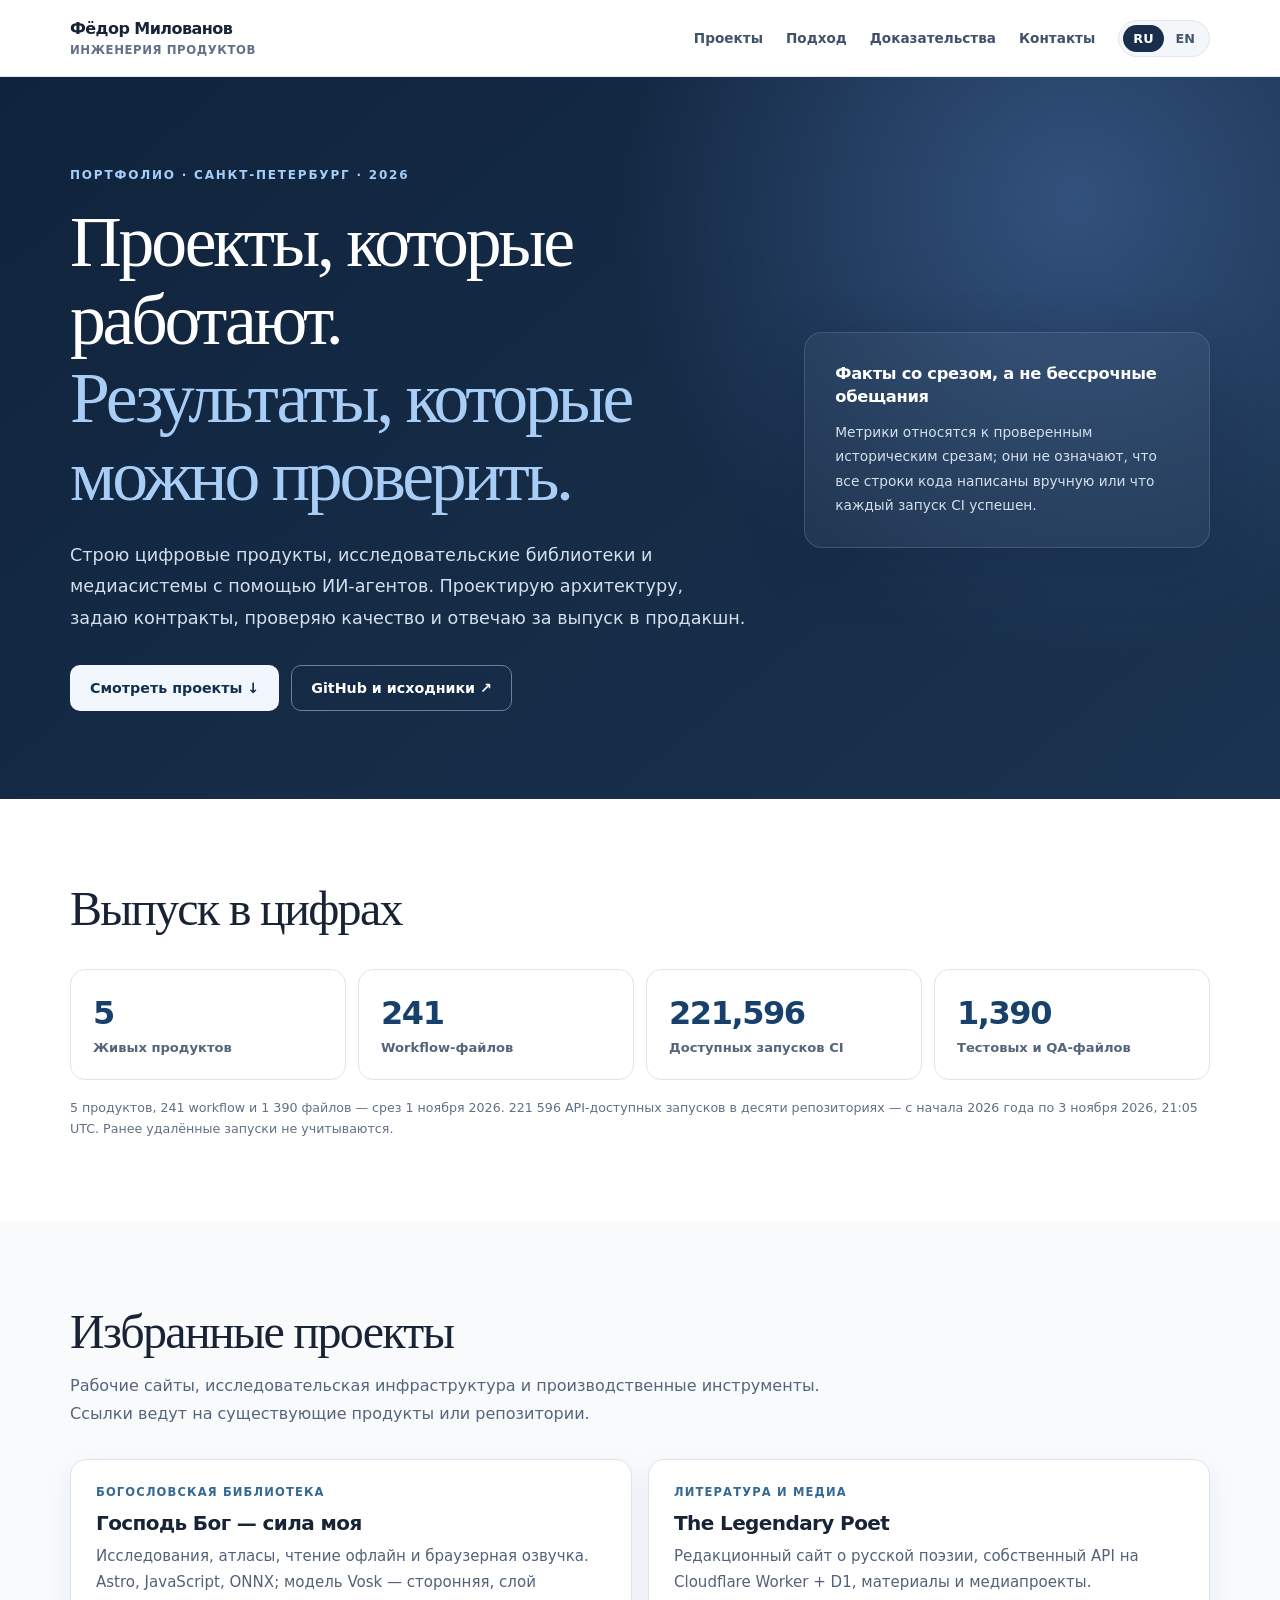
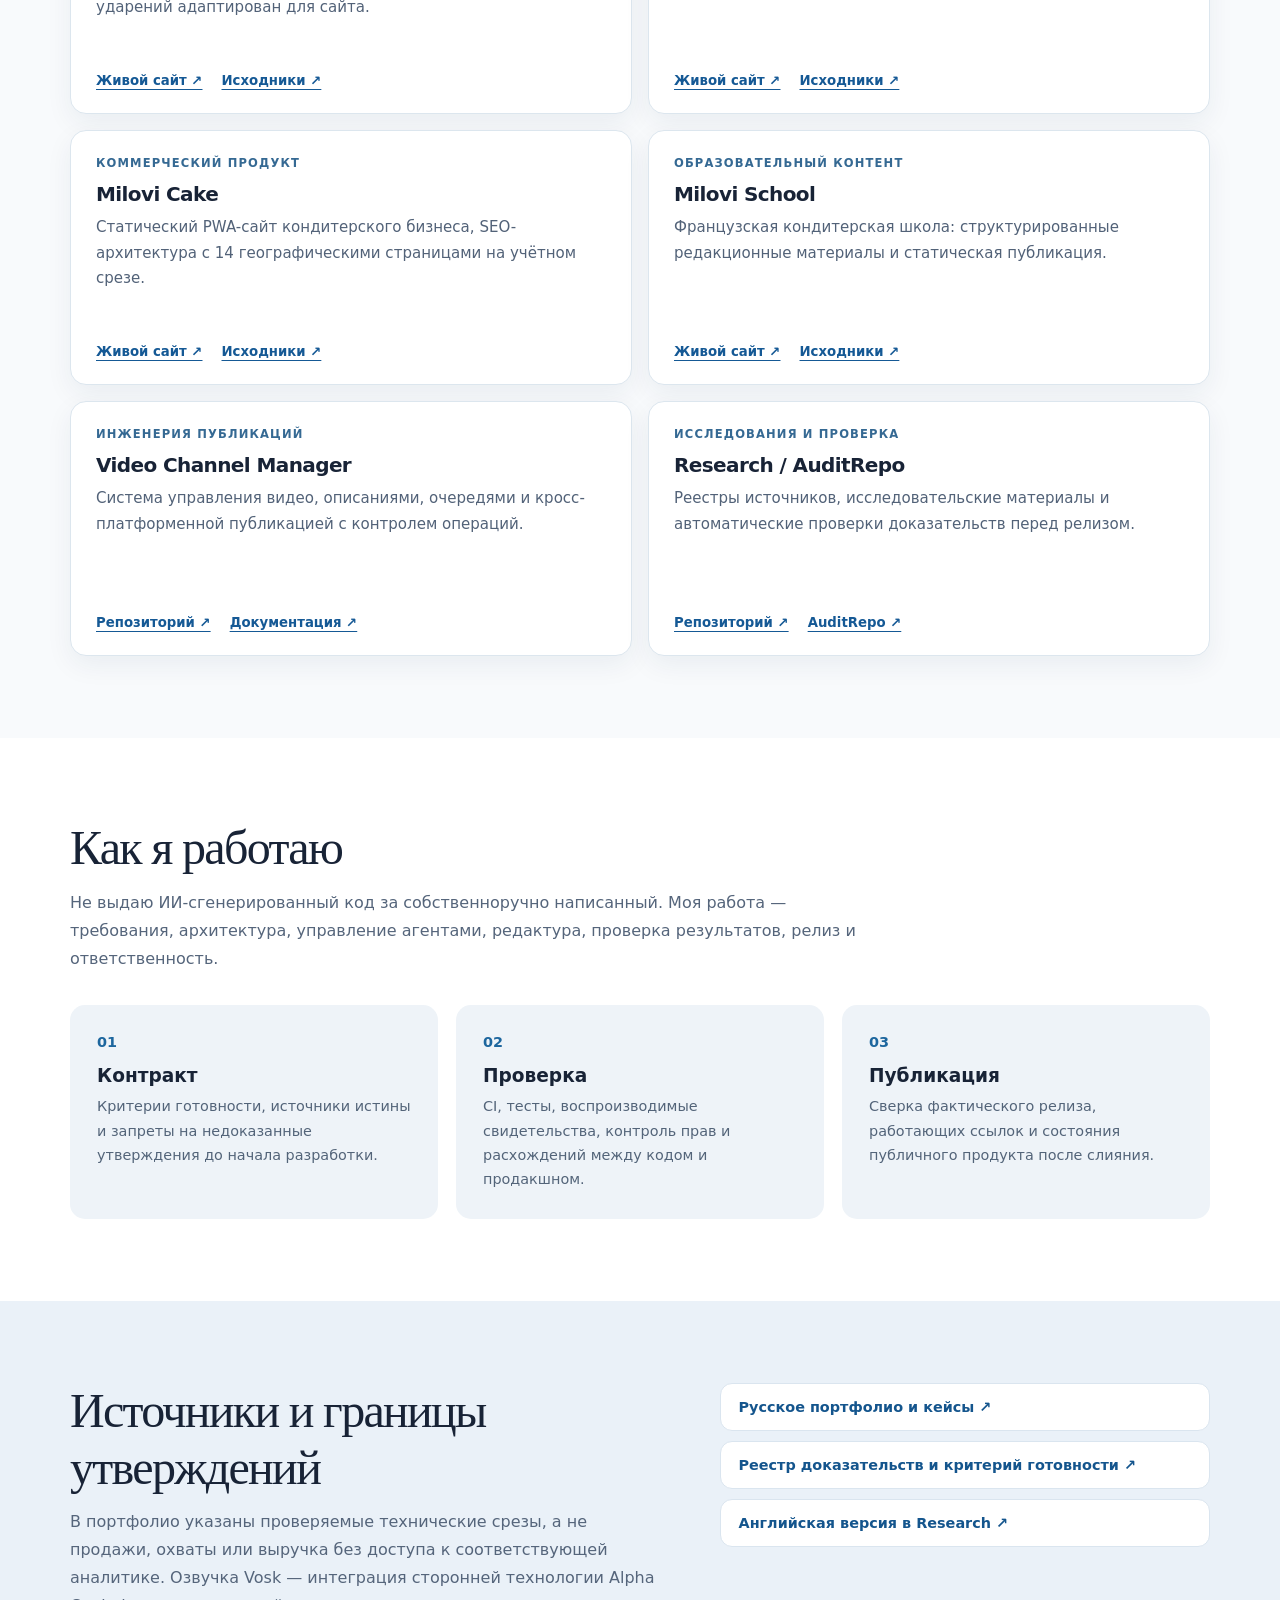
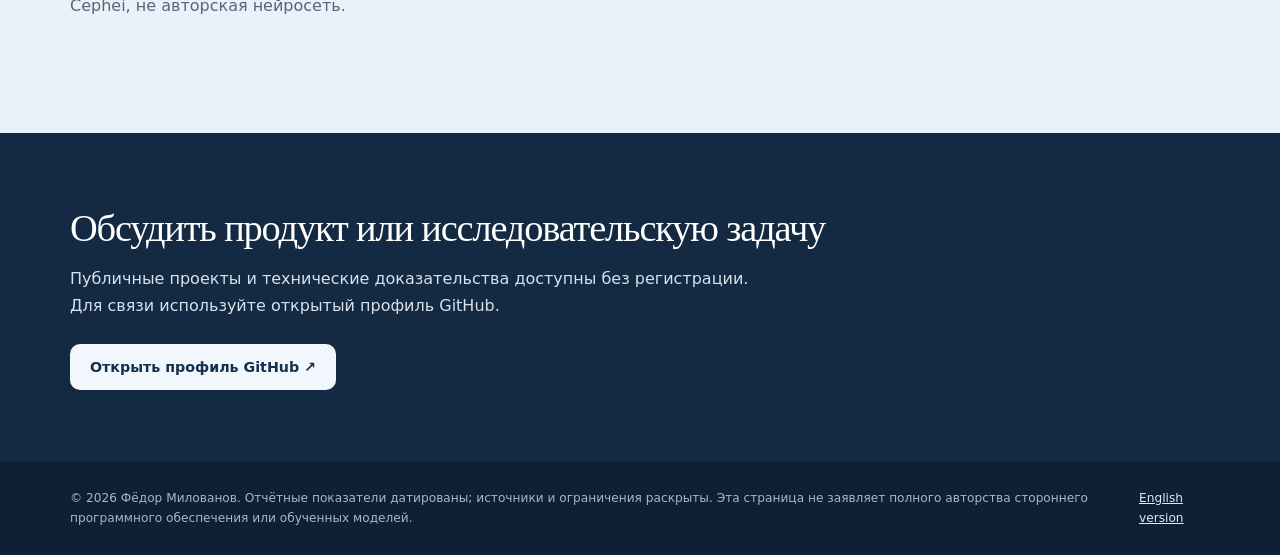
==== portfolio/index.html @ f515eef7 "feat(portfolio): publish bilingual verifiable portfolio without changing redirect hub" ====
<!doctype html>
<html lang="ru">
<head>
<meta charset="utf-8"><meta name="viewport" content="width=device-width, initial-scale=1">
<meta name="theme-color" content="#142a42"><meta name="description" content="Публичное портфолио: инженерия продуктов, цифровые библиотеки, редакционные технологии и ИИ-медиа. Кейсы и проверяемые источники.">
<title>Фёдор Милованов — продуктовая инженерия и проверяемые ИИ-системы</title>
<link rel="canonical" href="https://fedormilovanov.github.io/portfolio/">
<link rel="alternate" hreflang="ru" href="https://fedormilovanov.github.io/portfolio/">
<link rel="alternate" hreflang="en" href="https://fedormilovanov.github.io/portfolio/en/">
<link rel="alternate" hreflang="x-default" href="https://fedormilovanov.github.io/portfolio/en/">
<meta property="og:type" content="website"><meta property="og:title" content="Фёдор Милованов — продуктовая инженерия и проверяемые ИИ-системы">
<meta property="og:description" content="Публичное портфолио: инженерия продуктов, цифровые библиотеки, редакционные технологии и ИИ-медиа. Кейсы и проверяемые источники."><meta property="og:url" content="https://fedormilovanov.github.io/portfolio/">
<link rel="stylesheet" href="./site.css">
</head>
<body>
<a class="skip" href="#main">К содержанию</a>
<header class="top"><div class="shell nav"><a class="brand" href="https://github.com/FedorMilovanov">Фёдор Милованов<small>Инженерия продуктов</small></a><nav class="menu" aria-label="Основная навигация"><a href="#projects">Проекты</a><a href="#method">Подход</a><a href="#evidence">Доказательства</a><a href="#contact">Контакты</a><span class="langs"><a href="./" aria-current="page" lang="ru">RU</a><a href="./en/"  lang="en">EN</a></span></nav></div></header>
<main id="main">
<section class="hero"><div class="shell hero-layout"><div><div class="kicker">Портфолио · Санкт-Петербург · 2026</div><h1>Проекты, которые работают.<br><em>Результаты, которые можно проверить.</em></h1><p>Строю цифровые продукты, исследовательские библиотеки и медиасистемы с помощью ИИ-агентов. Проектирую архитектуру, задаю контракты, проверяю качество и отвечаю за выпуск в продакшн.</p><div class="actions"><a class="btn primary" href="#projects">Смотреть проекты ↓</a><a class="btn secondary" href="https://github.com/FedorMilovanov">GitHub и исходники ↗</a></div></div><aside class="hero-side"><h2>Факты со срезом, а не бессрочные обещания</h2><p>Метрики относятся к проверенным историческим срезам; они не означают, что все строки кода написаны вручную или что каждый запуск CI успешен.</p></aside></div></section>
<section class="section" aria-labelledby="numbers"><div class="shell"><div class="section-head"><h2 id="numbers">Выпуск в цифрах</h2></div><div class="metrics"><div class="metric"><strong>5</strong><span>Живых продуктов</span></div><div class="metric"><strong>241</strong><span>Workflow-файлов</span></div><div class="metric"><strong>221,596</strong><span>Доступных запусков CI</span></div><div class="metric"><strong>1,390</strong><span>Тестовых и QA-файлов</span></div></div><p class="note">5 продуктов, 241 workflow и 1 390 файлов — срез 1 ноября 2026. 221 596 API-доступных запусков в десяти репозиториях — с начала 2026 года по 3 ноября 2026, 21:05 UTC. Ранее удалённые запуски не учитываются.</p></div></section>
<section class="section" id="projects" aria-labelledby="projects-title"><div class="shell"><div class="section-head"><h2 id="projects-title">Избранные проекты</h2><p>Рабочие сайты, исследовательская инфраструктура и производственные инструменты. Ссылки ведут на существующие продукты или репозитории.</p></div><div class="cases"><article class="case"><span class="eyebrow">Богословская библиотека</span><h3>Господь Бог — сила моя</h3><p>Исследования, атласы, чтение офлайн и браузерная озвучка. Astro, JavaScript, ONNX; модель Vosk — сторонняя, слой ударений адаптирован для сайта.</p><div class="links"><a href="https://gospod-bog.ru/">Живой сайт ↗</a><a href="https://github.com/FedorMilovanov/gb-is-my-strength">Исходники ↗</a></div></article>
<article class="case"><span class="eyebrow">Литература и медиа</span><h3>The Legendary Poet</h3><p>Редакционный сайт о русской поэзии, собственный API на Cloudflare Worker + D1, материалы и медиапроекты.</p><div class="links"><a href="https://thelegendarypoet.ru/">Живой сайт ↗</a><a href="https://github.com/FedorMilovanov/TheLegendaryPoet">Исходники ↗</a></div></article>
<article class="case"><span class="eyebrow">Коммерческий продукт</span><h3>Milovi Cake</h3><p>Статический PWA-сайт кондитерского бизнеса, SEO-архитектура с 14 географическими страницами на учётном срезе.</p><div class="links"><a href="https://milovicake.ru/">Живой сайт ↗</a><a href="https://github.com/FedorMilovanov/Milovi_Cake">Исходники ↗</a></div></article>
<article class="case"><span class="eyebrow">Образовательный контент</span><h3>Milovi School</h3><p>Французская кондитерская школа: структурированные редакционные материалы и статическая публикация.</p><div class="links"><a href="https://french.milovicake.ru/">Живой сайт ↗</a><a href="https://github.com/FedorMilovanov/Milovi_School">Исходники ↗</a></div></article>
<article class="case"><span class="eyebrow">Инженерия публикаций</span><h3>Video Channel Manager</h3><p>Система управления видео, описаниями, очередями и кросс-платформенной публикацией с контролем операций.</p><div class="links"><a href="https://github.com/FedorMilovanov/video-channel-manager">Репозиторий ↗</a><a href="https://github.com/FedorMilovanov/video-channel-manager">Документация ↗</a></div></article>
<article class="case"><span class="eyebrow">Исследования и проверка</span><h3>Research / AuditRepo</h3><p>Реестры источников, исследовательские материалы и автоматические проверки доказательств перед релизом.</p><div class="links"><a href="https://github.com/FedorMilovanov/Research">Репозиторий ↗</a><a href="https://github.com/FedorMilovanov/AuditRepo">AuditRepo ↗</a></div></article></div></div></section>
<section class="section" id="method" aria-labelledby="method-title"><div class="shell"><div class="section-head"><h2 id="method-title">Как я работаю</h2><p>Не выдаю ИИ-сгенерированный код за собственноручно написанный. Моя работа — требования, архитектура, управление агентами, редактура, проверка результатов, релиз и ответственность.</p></div><div class="methods"><article class="method"><b>01</b><h3>Контракт</h3><p>Критерии готовности, источники истины и запреты на недоказанные утверждения до начала разработки.</p></article>
<article class="method"><b>02</b><h3>Проверка</h3><p>CI, тесты, воспроизводимые свидетельства, контроль прав и расхождений между кодом и продакшном.</p></article>
<article class="method"><b>03</b><h3>Публикация</h3><p>Сверка фактического релиза, работающих ссылок и состояния публичного продукта после слияния.</p></article></div></div></section>
<section class="section proof" id="evidence" aria-labelledby="evidence-title"><div class="shell proof-layout"><div><div class="section-head"><h2 id="evidence-title">Источники и границы утверждений</h2><p>В портфолио указаны проверяемые технические срезы, а не продажи, охваты или выручка без доступа к соответствующей аналитике. Озвучка Vosk — интеграция сторонней технологии Alpha Cephei, не авторская нейросеть.</p></div></div><div class="proof-links"><a href="https://github.com/FedorMilovanov/Research/blob/main/PORTFOLIO/PORTFOLIO_RU.md">Русское портфолио и кейсы ↗</a>
<a href="https://github.com/FedorMilovanov/Research/blob/main/PORTFOLIO/DEFINITION_OF_DONE.md">Реестр доказательств и критерий готовности ↗</a>
<a href="https://github.com/FedorMilovanov/Research/blob/main/PORTFOLIO/PORTFOLIO_EN.md">Английская версия в Research ↗</a></div></div></section>
<section class="contact" id="contact"><div class="shell"><h2>Обсудить продукт или исследовательскую задачу</h2><p>Публичные проекты и технические доказательства доступны без регистрации. Для связи используйте открытый профиль GitHub.</p><a class="btn primary" href="https://github.com/FedorMilovanov">Открыть профиль GitHub ↗</a></div></section>
</main>
<footer class="foot"><div class="shell foot-inner"><p>© 2026 Фёдор Милованов. Отчётные показатели датированы; источники и ограничения раскрыты. Эта страница не заявляет полного авторства стороннего программного обеспечения или обученных моделей.</p><a href="./en/" lang="en">English version</a></div></footer>
</body></html>
---- portfolio/site.css ----
:root{font-family:Inter,"Segoe UI",system-ui,-apple-system,BlinkMacSystemFont,sans-serif;color:#182336;background:#f8fafc;font-synthesis:none}*{box-sizing:border-box}html{scroll-behavior:smooth}body{margin:0}a{color:inherit}a:focus-visible,button:focus-visible{outline:3px solid #f59e0b;outline-offset:4px}.skip{position:absolute;left:-9999px;top:0;padding:12px;background:#fff;z-index:9}.skip:focus{left:16px}.shell{width:min(1140px,calc(100% - 44px));margin-inline:auto}.top{background:#fff;border-bottom:1px solid #e4e9f0}.nav{min-height:76px;display:flex;align-items:center;justify-content:space-between;gap:22px}.brand{text-decoration:none;font-weight:800;letter-spacing:-.035em;line-height:1.2}.brand small{display:block;font-weight:600;color:#637187;font-size:.73rem;letter-spacing:.05em;text-transform:uppercase;margin-top:4px}.menu{display:flex;align-items:center;gap:23px;flex-wrap:wrap}.menu a{text-decoration:none;font-weight:650;font-size:.85rem;color:#41516b}.menu a:hover,.pill:hover{color:#0062cc}.langs{display:flex;gap:2px;padding:4px;border:1px solid #e0e7ee;border-radius:100px;background:#f4f7fa}.langs a{padding:6px 10px;border-radius:100px;color:#445671;font-size:.8rem}.langs a[aria-current=page]{background:#182e4b;color:#fff}.hero{background:radial-gradient(circle at 84% 17%,#32517c 0,transparent 37%),linear-gradient(140deg,#10233c,#1a3350);color:#fff;padding:91px 0 88px;overflow:hidden}.hero-layout{display:grid;grid-template-columns:minmax(0,1.25fr) minmax(260px,.75fr);align-items:center;gap:58px}.kicker{font-size:.75rem;letter-spacing:.15em;text-transform:uppercase;font-weight:750;color:#a4cdfa}.hero h1{font-family:Georgia,ui-serif,serif;font-size:clamp(2.65rem,5.6vw,5rem);font-weight:500;letter-spacing:-.045em;line-height:1.09;margin:21px 0 24px}.hero h1 em{font-style:normal;color:#a8cdf6}.hero p{font-size:1.1rem;line-height:1.8;color:#d3dfeb;max-width:680px;margin:0}.actions{display:flex;flex-wrap:wrap;gap:12px;margin-top:31px}.btn{display:inline-flex;align-items:center;justify-content:center;min-height:46px;padding:11px 19px;font-weight:700;font-size:.89rem;border-radius:10px;text-decoration:none;border:1px solid transparent}.btn.primary{background:#f2f6fd;color:#14304f}.btn.secondary{border-color:#6782a0;color:#fff}.hero-side{border:1px solid #68809b64;border-radius:18px;padding:30px;background:#ffffff0b;box-shadow:0 18px 58px #06132933}.hero-side h2{font-size:1.02rem;line-height:1.4;letter-spacing:-.018em;margin:0 0 12px}.hero-side p{font-size:.86rem;line-height:1.75}.section{padding:82px 0}.section:nth-of-type(even){background:#fff}.section-head{max-width:790px;margin-bottom:31px}.section h2{font-family:Georgia,ui-serif,serif;font-weight:500;letter-spacing:-.035em;font-size:clamp(2rem,3.8vw,3rem);line-height:1.18;margin:0 0 12px}.section-head p,.intro{color:#55657b;line-height:1.75;margin:0}.metrics{display:grid;grid-template-columns:repeat(4,1fr);gap:12px}.metric{border:1px solid #dbe4ec;background:white;border-radius:15px;padding:24px 22px}.metric strong{display:block;font-size:clamp(1.5rem,2.5vw,2.4rem);letter-spacing:-.045em;color:#17416b}.metric span{display:block;color:#53667c;font-size:.82rem;font-weight:650;margin-top:8px}.note{margin:18px 0 0;font-size:.79rem;color:#607086;line-height:1.65}.cases{display:grid;grid-template-columns:repeat(2,minmax(0,1fr));gap:16px}.case{border:1px solid #dce6ee;background:#fff;border-radius:16px;padding:25px;display:flex;flex-direction:column;min-height:255px;box-shadow:0 9px 27px #152b4910}.case .eyebrow{font-weight:750;color:#356993;text-transform:uppercase;font-size:.72rem;letter-spacing:.1em}.case h3{font-size:1.25rem;letter-spacing:-.03em;margin:12px 0 9px}.case p{font-size:.94rem;line-height:1.68;color:#526278;margin:0 0 20px}.case .links{margin-top:auto;display:flex;gap:19px;flex-wrap:wrap}.case .links a{font-size:.83rem;font-weight:750;color:#155995;text-underline-offset:4px}.methods{display:grid;grid-template-columns:repeat(3,minmax(0,1fr));gap:18px;margin-top:32px}.method{background:#eef3f8;border-radius:15px;padding:27px}.method b{color:#1d669e;font-size:.9rem}.method h3{font-size:1.16rem;margin:14px 0 8px}.method p{color:#536479;line-height:1.7;font-size:.9rem;margin:0}.proof{background:#eaf1f8}.proof-layout{display:grid;grid-template-columns:1.1fr .9fr;gap:50px;align-items:start}.proof-links{display:grid;gap:10px}.proof-links a{background:#fff;border:1px solid #dae5ef;text-decoration:none;border-radius:12px;padding:15px 18px;color:#14558d;font-size:.9rem;font-weight:700}.proof-links a:hover{background:#f7fbff}.contact{padding:72px 0;background:#142a42;color:#fff}.contact h2{font-family:Georgia,ui-serif,serif;font-weight:500;letter-spacing:-.03em;font-size:2.4rem;line-height:1.2;margin:0 0 14px}.contact p{color:#d6e1ec;max-width:710px;line-height:1.7;margin:0 0 24px}.foot{background:#0e2034;color:#a6b7c8;padding:26px 0;font-size:.76rem;line-height:1.7}.foot a{color:#d8e9fa}.foot-inner{display:flex;justify-content:space-between;align-items:center;gap:20px}.foot-inner p{margin:0}@media(max-width:820px){.hero-layout{grid-template-columns:1fr;gap:34px}.hero-side{max-width:660px}.metrics{grid-template-columns:repeat(2,1fr)}.proof-layout{grid-template-columns:1fr;gap:26px}}@media(max-width:620px){.shell{width:min(100% - 30px,1140px)}.nav{padding:13px 0;align-items:flex-start;flex-direction:column;gap:14px}.menu{gap:14px}.hero{padding:63px 0}.hero p{font-size:1rem}.section{padding:60px 0}.cases,.methods{grid-template-columns:1fr}.metrics{grid-template-columns:repeat(2,minmax(0,1fr))}.metric{padding:17px 14px}.case{min-height:0}.foot-inner{flex-direction:column;align-items:flex-start}.contact h2{font-size:2rem}}@media(prefers-reduced-motion:reduce){html{scroll-behavior:auto}}
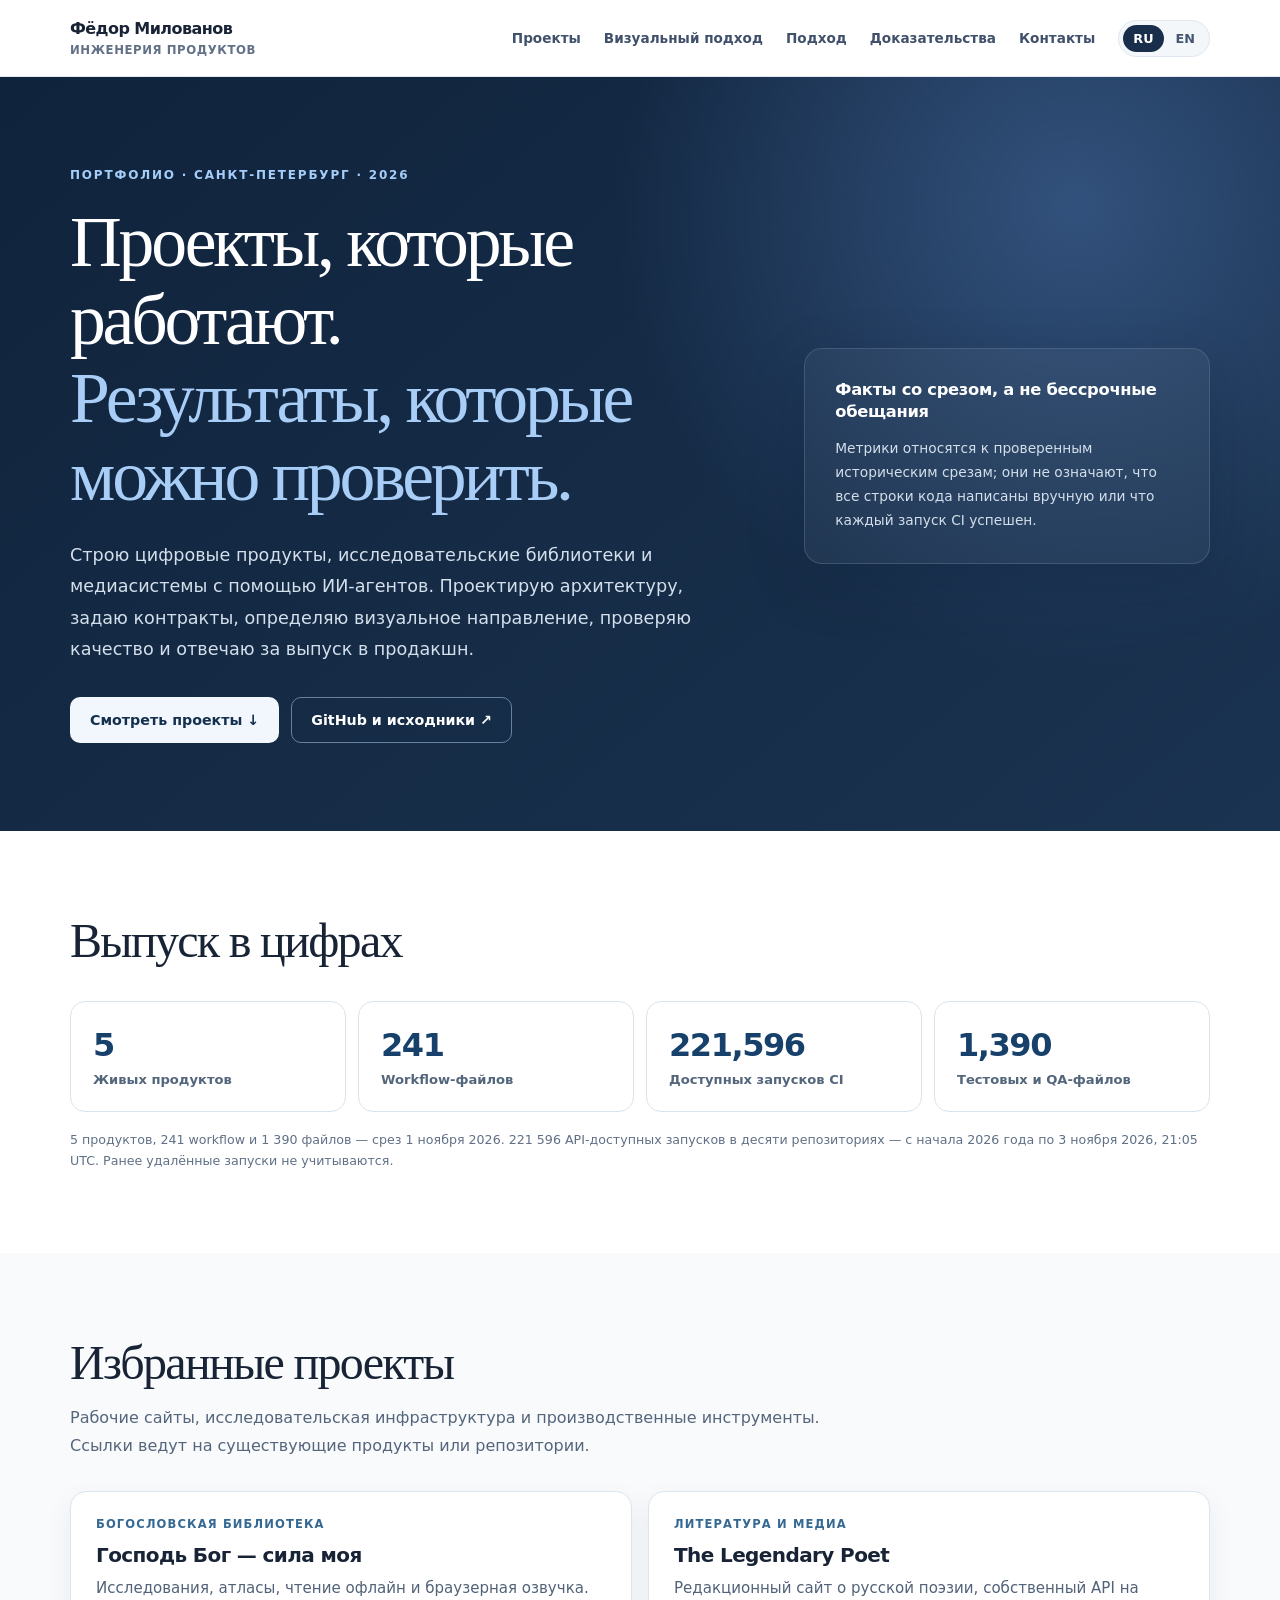
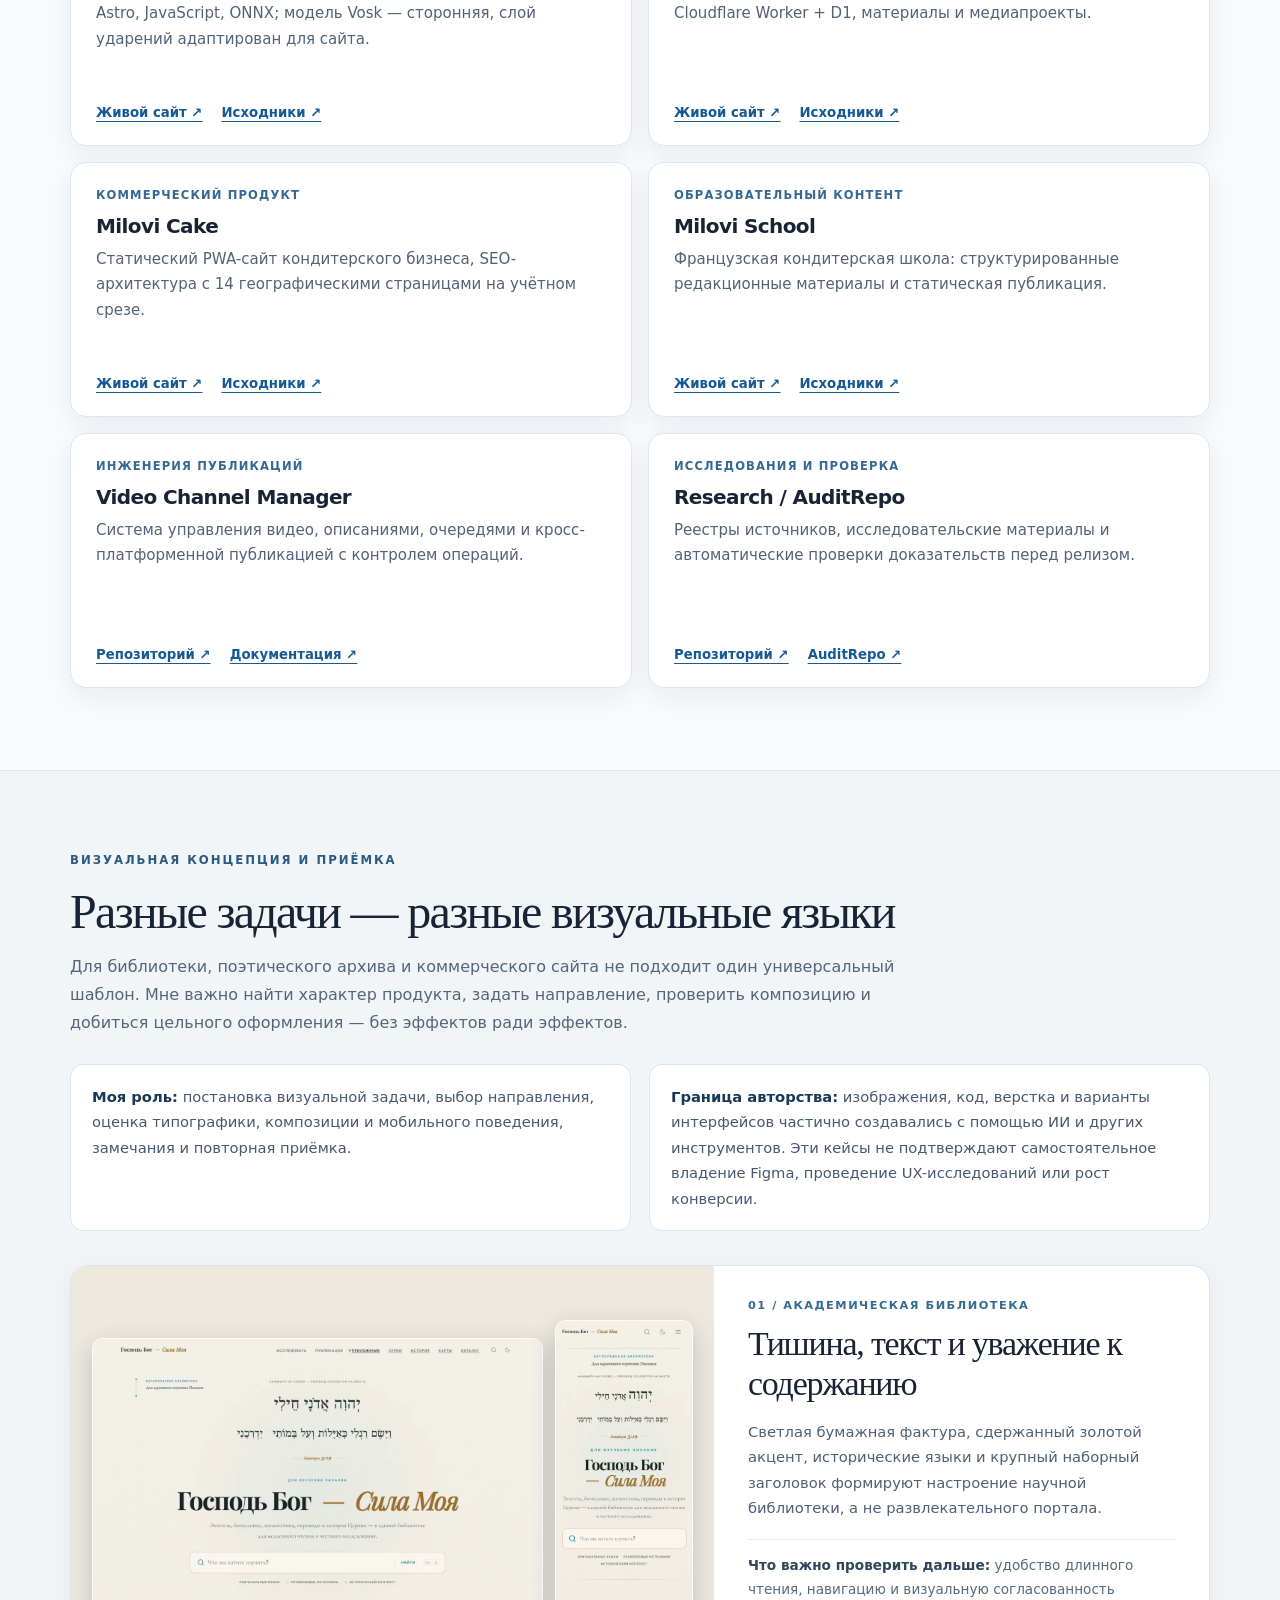
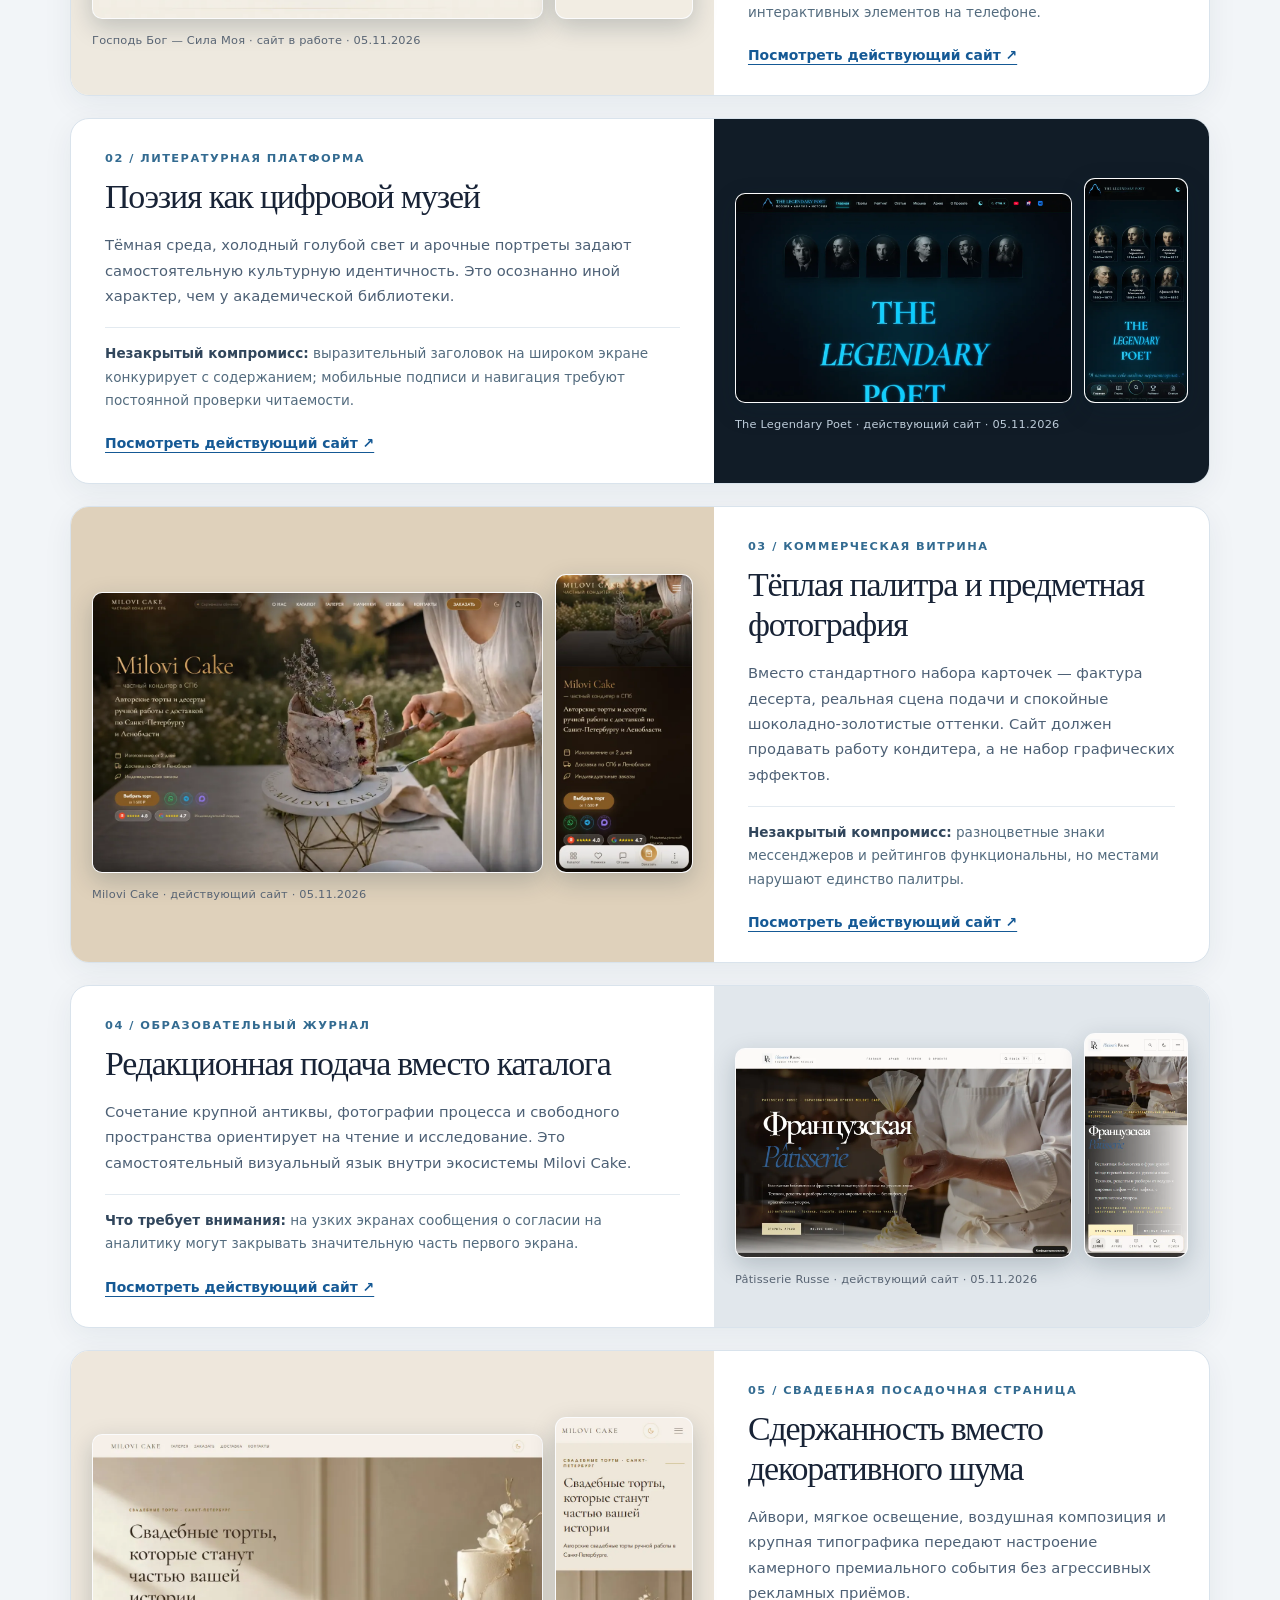
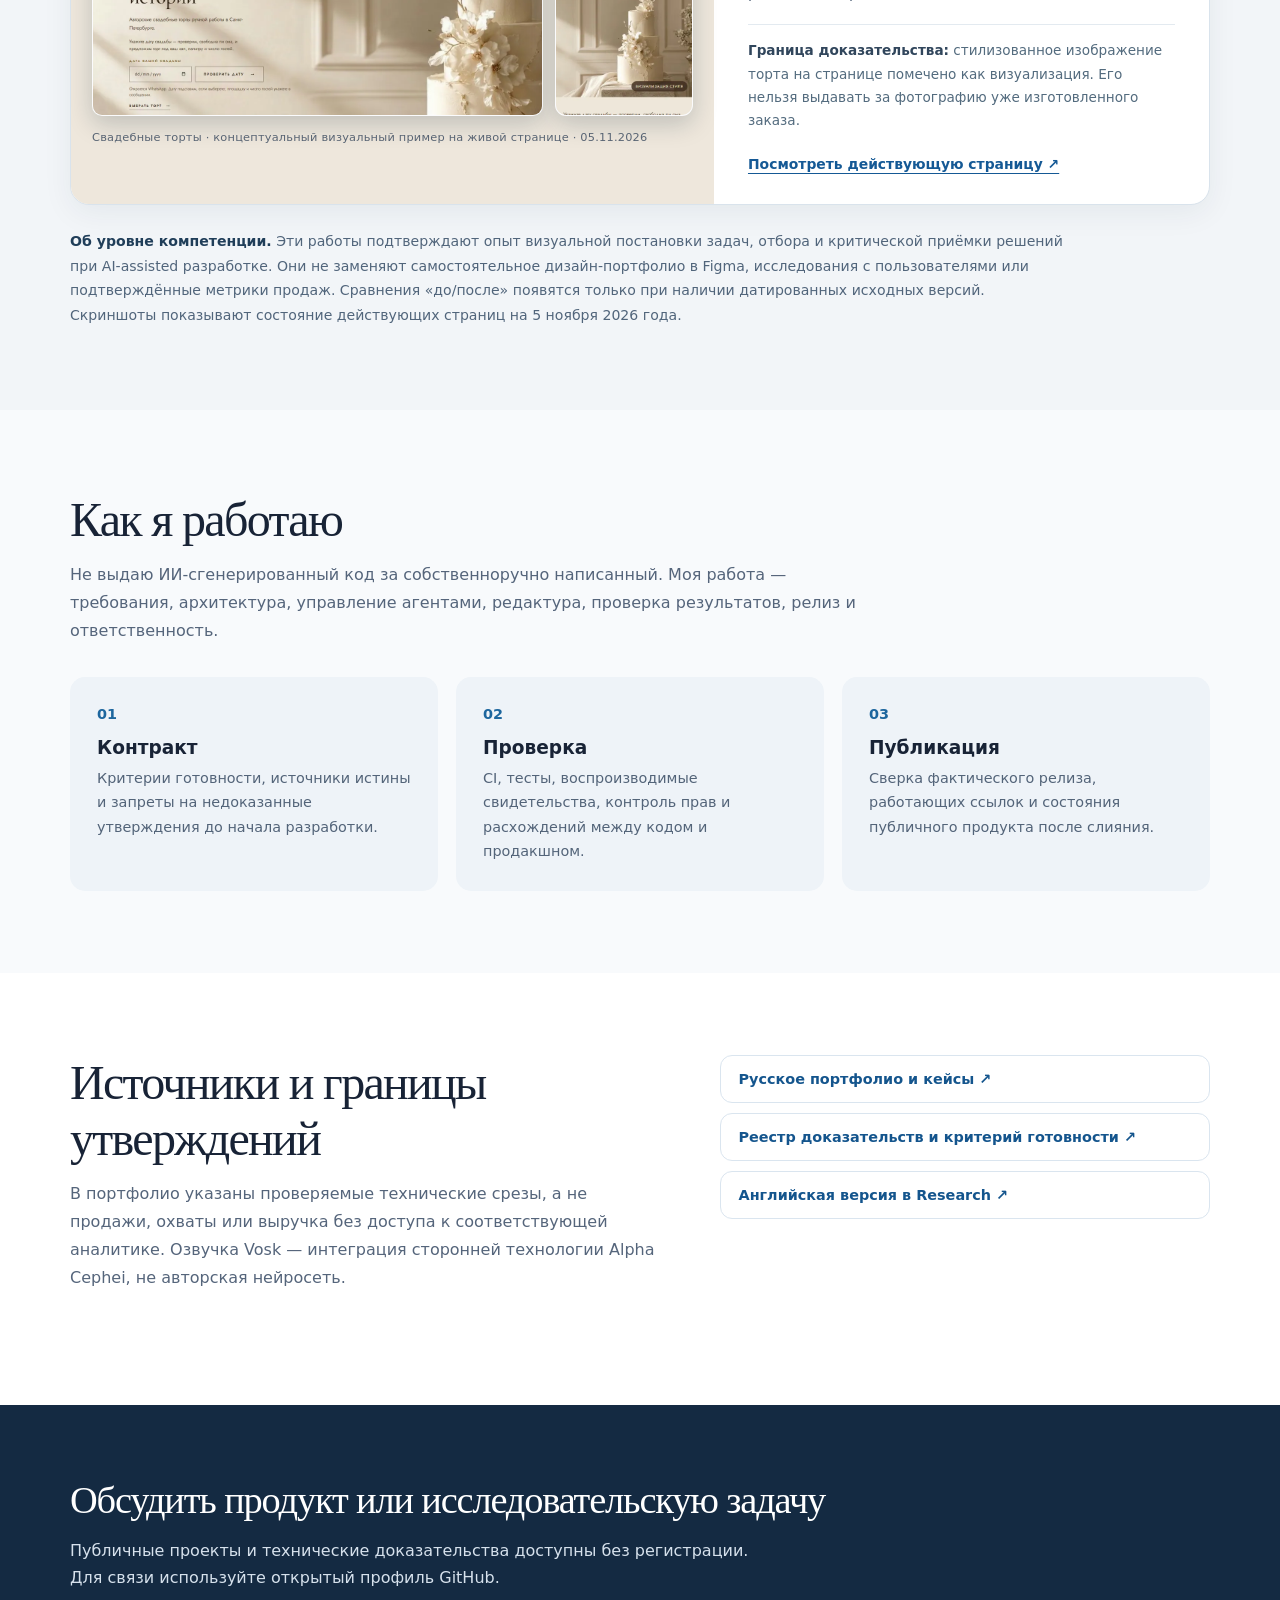
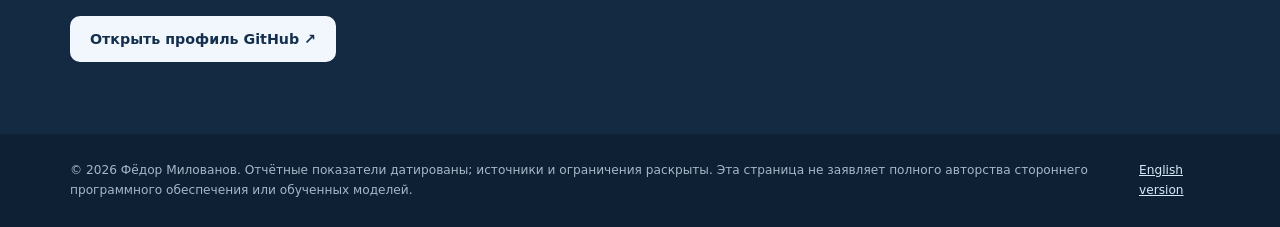
==== commit 682537e6: "feat(portfolio): document visual direction with live design cases" ====
--- a/portfolio/index.html
+++ b/portfolio/index.html
@@ -14,9 +14,9 @@
 </head>
 <body>
 <a class="skip" href="#main">К содержанию</a>
-<header class="top"><div class="shell nav"><a class="brand" href="https://github.com/FedorMilovanov">Фёдор Милованов<small>Инженерия продуктов</small></a><nav class="menu" aria-label="Основная навигация"><a href="#projects">Проекты</a><a href="#method">Подход</a><a href="#evidence">Доказательства</a><a href="#contact">Контакты</a><span class="langs"><a href="./" aria-current="page" lang="ru">RU</a><a href="./en/"  lang="en">EN</a></span></nav></div></header>
+<header class="top"><div class="shell nav"><a class="brand" href="https://github.com/FedorMilovanov">Фёдор Милованов<small>Инженерия продуктов</small></a><nav class="menu" aria-label="Основная навигация"><a href="#projects">Проекты</a><a href="#visual">Визуальный подход</a><a href="#method">Подход</a><a href="#evidence">Доказательства</a><a href="#contact">Контакты</a><span class="langs"><a href="./" aria-current="page" lang="ru">RU</a><a href="./en/"  lang="en">EN</a></span></nav></div></header>
 <main id="main">
-<section class="hero"><div class="shell hero-layout"><div><div class="kicker">Портфолио · Санкт-Петербург · 2026</div><h1>Проекты, которые работают.<br><em>Результаты, которые можно проверить.</em></h1><p>Строю цифровые продукты, исследовательские библиотеки и медиасистемы с помощью ИИ-агентов. Проектирую архитектуру, задаю контракты, проверяю качество и отвечаю за выпуск в продакшн.</p><div class="actions"><a class="btn primary" href="#projects">Смотреть проекты ↓</a><a class="btn secondary" href="https://github.com/FedorMilovanov">GitHub и исходники ↗</a></div></div><aside class="hero-side"><h2>Факты со срезом, а не бессрочные обещания</h2><p>Метрики относятся к проверенным историческим срезам; они не означают, что все строки кода написаны вручную или что каждый запуск CI успешен.</p></aside></div></section>
+<section class="hero"><div class="shell hero-layout"><div><div class="kicker">Портфолио · Санкт-Петербург · 2026</div><h1>Проекты, которые работают.<br><em>Результаты, которые можно проверить.</em></h1><p>Строю цифровые продукты, исследовательские библиотеки и медиасистемы с помощью ИИ-агентов. Проектирую архитектуру, задаю контракты, определяю визуальное направление, проверяю качество и отвечаю за выпуск в продакшн.</p><div class="actions"><a class="btn primary" href="#projects">Смотреть проекты ↓</a><a class="btn secondary" href="https://github.com/FedorMilovanov">GitHub и исходники ↗</a></div></div><aside class="hero-side"><h2>Факты со срезом, а не бессрочные обещания</h2><p>Метрики относятся к проверенным историческим срезам; они не означают, что все строки кода написаны вручную или что каждый запуск CI успешен.</p></aside></div></section>
 <section class="section" aria-labelledby="numbers"><div class="shell"><div class="section-head"><h2 id="numbers">Выпуск в цифрах</h2></div><div class="metrics"><div class="metric"><strong>5</strong><span>Живых продуктов</span></div><div class="metric"><strong>241</strong><span>Workflow-файлов</span></div><div class="metric"><strong>221,596</strong><span>Доступных запусков CI</span></div><div class="metric"><strong>1,390</strong><span>Тестовых и QA-файлов</span></div></div><p class="note">5 продуктов, 241 workflow и 1 390 файлов — срез 1 ноября 2026. 221 596 API-доступных запусков в десяти репозиториях — с начала 2026 года по 3 ноября 2026, 21:05 UTC. Ранее удалённые запуски не учитываются.</p></div></section>
 <section class="section" id="projects" aria-labelledby="projects-title"><div class="shell"><div class="section-head"><h2 id="projects-title">Избранные проекты</h2><p>Рабочие сайты, исследовательская инфраструктура и производственные инструменты. Ссылки ведут на существующие продукты или репозитории.</p></div><div class="cases"><article class="case"><span class="eyebrow">Богословская библиотека</span><h3>Господь Бог — сила моя</h3><p>Исследования, атласы, чтение офлайн и браузерная озвучка. Astro, JavaScript, ONNX; модель Vosk — сторонняя, слой ударений адаптирован для сайта.</p><div class="links"><a href="https://gospod-bog.ru/">Живой сайт ↗</a><a href="https://github.com/FedorMilovanov/gb-is-my-strength">Исходники ↗</a></div></article>
 <article class="case"><span class="eyebrow">Литература и медиа</span><h3>The Legendary Poet</h3><p>Редакционный сайт о русской поэзии, собственный API на Cloudflare Worker + D1, материалы и медиапроекты.</p><div class="links"><a href="https://thelegendarypoet.ru/">Живой сайт ↗</a><a href="https://github.com/FedorMilovanov/TheLegendaryPoet">Исходники ↗</a></div></article>
@@ -24,6 +24,77 @@
 <article class="case"><span class="eyebrow">Образовательный контент</span><h3>Milovi School</h3><p>Французская кондитерская школа: структурированные редакционные материалы и статическая публикация.</p><div class="links"><a href="https://french.milovicake.ru/">Живой сайт ↗</a><a href="https://github.com/FedorMilovanov/Milovi_School">Исходники ↗</a></div></article>
 <article class="case"><span class="eyebrow">Инженерия публикаций</span><h3>Video Channel Manager</h3><p>Система управления видео, описаниями, очередями и кросс-платформенной публикацией с контролем операций.</p><div class="links"><a href="https://github.com/FedorMilovanov/video-channel-manager">Репозиторий ↗</a><a href="https://github.com/FedorMilovanov/video-channel-manager">Документация ↗</a></div></article>
 <article class="case"><span class="eyebrow">Исследования и проверка</span><h3>Research / AuditRepo</h3><p>Реестры источников, исследовательские материалы и автоматические проверки доказательств перед релизом.</p><div class="links"><a href="https://github.com/FedorMilovanov/Research">Репозиторий ↗</a><a href="https://github.com/FedorMilovanov/AuditRepo">AuditRepo ↗</a></div></article></div></div></section>
+<section class="section visual" id="visual" aria-labelledby="visual-title">
+<div class="shell">
+  <div class="section-head visual-head">
+    <span class="visual-kicker">Визуальная концепция и приёмка</span>
+    <h2 id="visual-title">Разные задачи — разные визуальные языки</h2>
+    <p>Для библиотеки, поэтического архива и коммерческого сайта не подходит один универсальный шаблон. Мне важно найти характер продукта, задать направление, проверить композицию и добиться цельного оформления — без эффектов ради эффектов.</p>
+  </div>
+  <div class="visual-intro">
+    <p><strong>Моя роль:</strong> постановка визуальной задачи, выбор направления, оценка типографики, композиции и мобильного поведения, замечания и повторная приёмка.</p>
+    <p><strong>Граница авторства:</strong> изображения, код, верстка и варианты интерфейсов частично создавались с помощью ИИ и других инструментов. Эти кейсы не подтверждают самостоятельное владение Figma, проведение UX-исследований или рост конверсии.</p>
+  </div>
+  <div class="visual-studies">
+    <article class="visual-study" aria-labelledby="design-library">
+      <div class="visual-preview visual-preview--paper">
+        <div class="visual-shots"><img class="visual-desktop" src="./visual/library-desktop.webp" width="1200" height="750" loading="lazy" decoding="async" alt="Десктопная версия богословской библиотеки: светлая фактура, древнееврейский текст и крупная антиквенная типографика"><img class="visual-mobile" src="./visual/library-mobile.webp" width="390" height="844" loading="lazy" decoding="async" alt="Мобильная версия библиотеки с тем же типографическим стилем"></div>
+        <p class="visual-caption">Господь Бог — Сила Моя · сайт в работе · 05.11.2026</p>
+      </div>
+      <div class="visual-description"><span class="visual-label">01 / Академическая библиотека</span><h3 id="design-library">Тишина, текст и уважение к содержанию</h3>
+        <p>Светлая бумажная фактура, сдержанный золотой акцент, исторические языки и крупный наборный заголовок формируют настроение научной библиотеки, а не развлекательного портала.</p>
+        <p class="visual-constraint"><strong>Что важно проверить дальше:</strong> удобство длинного чтения, навигацию и визуальную согласованность интерактивных элементов на телефоне.</p>
+        <a href="https://gospod-bog.ru/">Посмотреть действующий сайт ↗</a>
+      </div>
+    </article>
+    <article class="visual-study" aria-labelledby="design-poet">
+      <div class="visual-preview visual-preview--night">
+        <div class="visual-shots"><img class="visual-desktop" src="./visual/poet-desktop.webp" width="1200" height="750" loading="lazy" decoding="async" alt="Десктопный первый экран The Legendary Poet: тёмная палитра, голубая типографика и исторические портреты"><img class="visual-mobile" src="./visual/poet-mobile.webp" width="390" height="844" loading="lazy" decoding="async" alt="Мобильная версия The Legendary Poet с портретной сеткой и нижней навигацией"></div>
+        <p class="visual-caption">The Legendary Poet · действующий сайт · 05.11.2026</p>
+      </div>
+      <div class="visual-description"><span class="visual-label">02 / Литературная платформа</span><h3 id="design-poet">Поэзия как цифровой музей</h3>
+        <p>Тёмная среда, холодный голубой свет и арочные портреты задают самостоятельную культурную идентичность. Это осознанно иной характер, чем у академической библиотеки.</p>
+        <p class="visual-constraint"><strong>Незакрытый компромисс:</strong> выразительный заголовок на широком экране конкурирует с содержанием; мобильные подписи и навигация требуют постоянной проверки читаемости.</p>
+        <a href="https://thelegendarypoet.ru/">Посмотреть действующий сайт ↗</a>
+      </div>
+    </article>
+    <article class="visual-study" aria-labelledby="design-cake">
+      <div class="visual-preview visual-preview--cocoa">
+        <div class="visual-shots"><img class="visual-desktop" src="./visual/cake-desktop.webp" width="1200" height="750" loading="lazy" decoding="async" alt="Десктопная витрина Milovi Cake с фотографией торта, тёплой палитрой и типографикой"><img class="visual-mobile" src="./visual/cake-mobile.webp" width="390" height="844" loading="lazy" decoding="async" alt="Мобильная витрина Milovi Cake с меню заказа и основными преимуществами"></div>
+        <p class="visual-caption">Milovi Cake · действующий сайт · 05.11.2026</p>
+      </div>
+      <div class="visual-description"><span class="visual-label">03 / Коммерческая витрина</span><h3 id="design-cake">Тёплая палитра и предметная фотография</h3>
+        <p>Вместо стандартного набора карточек — фактура десерта, реальная сцена подачи и спокойные шоколадно-золотистые оттенки. Сайт должен продавать работу кондитера, а не набор графических эффектов.</p>
+        <p class="visual-constraint"><strong>Незакрытый компромисс:</strong> разноцветные знаки мессенджеров и рейтингов функциональны, но местами нарушают единство палитры.</p>
+        <a href="https://milovicake.ru/">Посмотреть действующий сайт ↗</a>
+      </div>
+    </article>
+    <article class="visual-study" aria-labelledby="design-school">
+      <div class="visual-preview visual-preview--editorial">
+        <div class="visual-shots"><img class="visual-desktop" src="./visual/school-desktop.webp" width="1200" height="750" loading="lazy" decoding="async" alt="Десктопная страница французской кондитерской школы: редакционная антиква и фотография процесса"><img class="visual-mobile" src="./visual/school-mobile.webp" width="390" height="844" loading="lazy" decoding="async" alt="Мобильная версия журнала о французской кондитерской школе"></div>
+        <p class="visual-caption">Pâtisserie Russe · действующий сайт · 05.11.2026</p>
+      </div>
+      <div class="visual-description"><span class="visual-label">04 / Образовательный журнал</span><h3 id="design-school">Редакционная подача вместо каталога</h3>
+        <p>Сочетание крупной антиквы, фотографии процесса и свободного пространства ориентирует на чтение и исследование. Это самостоятельный визуальный язык внутри экосистемы Milovi Cake.</p>
+        <p class="visual-constraint"><strong>Что требует внимания:</strong> на узких экранах сообщения о согласии на аналитику могут закрывать значительную часть первого экрана.</p>
+        <a href="https://french.milovicake.ru/">Посмотреть действующий сайт ↗</a>
+      </div>
+    </article>
+    <article class="visual-study" aria-labelledby="design-wedding">
+      <div class="visual-preview visual-preview--ivory">
+        <div class="visual-shots"><img class="visual-desktop" src="./visual/wedding-desktop.webp" width="1200" height="750" loading="lazy" decoding="async" alt="Свадебная страница Milovi Cake: спокойный бежевый фон, элегантный заголовок и визуализация цветочного торта"><img class="visual-mobile" src="./visual/wedding-mobile.webp" width="390" height="844" loading="lazy" decoding="async" alt="Мобильная версия свадебной страницы с изображением торта, помеченным как визуализация стиля"></div>
+        <p class="visual-caption">Свадебные торты · концептуальный визуальный пример на живой странице · 05.11.2026</p>
+      </div>
+      <div class="visual-description"><span class="visual-label">05 / Свадебная посадочная страница</span><h3 id="design-wedding">Сдержанность вместо декоративного шума</h3>
+        <p>Айвори, мягкое освещение, воздушная композиция и крупная типографика передают настроение камерного премиального события без агрессивных рекламных приёмов.</p>
+        <p class="visual-constraint"><strong>Граница доказательства:</strong> стилизованное изображение торта на странице помечено как визуализация. Его нельзя выдавать за фотографию уже изготовленного заказа.</p>
+        <a href="https://milovicake.ru/svadebnye-torty/">Посмотреть действующую страницу ↗</a>
+      </div>
+    </article>
+  </div>
+  <p class="visual-boundary"><strong>Об уровне компетенции.</strong> Эти работы подтверждают опыт визуальной постановки задач, отбора и критической приёмки решений при AI-assisted разработке. Они не заменяют самостоятельное дизайн-портфолио в Figma, исследования с пользователями или подтверждённые метрики продаж. Сравнения «до/после» появятся только при наличии датированных исходных версий. Скриншоты показывают состояние действующих страниц на 5 ноября 2026 года.</p>
+</div>
+</section>
 <section class="section" id="method" aria-labelledby="method-title"><div class="shell"><div class="section-head"><h2 id="method-title">Как я работаю</h2><p>Не выдаю ИИ-сгенерированный код за собственноручно написанный. Моя работа — требования, архитектура, управление агентами, редактура, проверка результатов, релиз и ответственность.</p></div><div class="methods"><article class="method"><b>01</b><h3>Контракт</h3><p>Критерии готовности, источники истины и запреты на недоказанные утверждения до начала разработки.</p></article>
 <article class="method"><b>02</b><h3>Проверка</h3><p>CI, тесты, воспроизводимые свидетельства, контроль прав и расхождений между кодом и продакшном.</p></article>
 <article class="method"><b>03</b><h3>Публикация</h3><p>Сверка фактического релиза, работающих ссылок и состояния публичного продукта после слияния.</p></article></div></div></section>
--- a/portfolio/site.css
+++ b/portfolio/site.css
@@ -1 +1,51 @@
 :root{font-family:Inter,"Segoe UI",system-ui,-apple-system,BlinkMacSystemFont,sans-serif;color:#182336;background:#f8fafc;font-synthesis:none}*{box-sizing:border-box}html{scroll-behavior:smooth}body{margin:0}a{color:inherit}a:focus-visible,button:focus-visible{outline:3px solid #f59e0b;outline-offset:4px}.skip{position:absolute;left:-9999px;top:0;padding:12px;background:#fff;z-index:9}.skip:focus{left:16px}.shell{width:min(1140px,calc(100% - 44px));margin-inline:auto}.top{background:#fff;border-bottom:1px solid #e4e9f0}.nav{min-height:76px;display:flex;align-items:center;justify-content:space-between;gap:22px}.brand{text-decoration:none;font-weight:800;letter-spacing:-.035em;line-height:1.2}.brand small{display:block;font-weight:600;color:#637187;font-size:.73rem;letter-spacing:.05em;text-transform:uppercase;margin-top:4px}.menu{display:flex;align-items:center;gap:23px;flex-wrap:wrap}.menu a{text-decoration:none;font-weight:650;font-size:.85rem;color:#41516b}.menu a:hover,.pill:hover{color:#0062cc}.langs{display:flex;gap:2px;padding:4px;border:1px solid #e0e7ee;border-radius:100px;background:#f4f7fa}.langs a{padding:6px 10px;border-radius:100px;color:#445671;font-size:.8rem}.langs a[aria-current=page]{background:#182e4b;color:#fff}.hero{background:radial-gradient(circle at 84% 17%,#32517c 0,transparent 37%),linear-gradient(140deg,#10233c,#1a3350);color:#fff;padding:91px 0 88px;overflow:hidden}.hero-layout{display:grid;grid-template-columns:minmax(0,1.25fr) minmax(260px,.75fr);align-items:center;gap:58px}.kicker{font-size:.75rem;letter-spacing:.15em;text-transform:uppercase;font-weight:750;color:#a4cdfa}.hero h1{font-family:Georgia,ui-serif,serif;font-size:clamp(2.65rem,5.6vw,5rem);font-weight:500;letter-spacing:-.045em;line-height:1.09;margin:21px 0 24px}.hero h1 em{font-style:normal;color:#a8cdf6}.hero p{font-size:1.1rem;line-height:1.8;color:#d3dfeb;max-width:680px;margin:0}.actions{display:flex;flex-wrap:wrap;gap:12px;margin-top:31px}.btn{display:inline-flex;align-items:center;justify-content:center;min-height:46px;padding:11px 19px;font-weight:700;font-size:.89rem;border-radius:10px;text-decoration:none;border:1px solid transparent}.btn.primary{background:#f2f6fd;color:#14304f}.btn.secondary{border-color:#6782a0;color:#fff}.hero-side{border:1px solid #68809b64;border-radius:18px;padding:30px;background:#ffffff0b;box-shadow:0 18px 58px #06132933}.hero-side h2{font-size:1.02rem;line-height:1.4;letter-spacing:-.018em;margin:0 0 12px}.hero-side p{font-size:.86rem;line-height:1.75}.section{padding:82px 0}.section:nth-of-type(even){background:#fff}.section-head{max-width:790px;margin-bottom:31px}.section h2{font-family:Georgia,ui-serif,serif;font-weight:500;letter-spacing:-.035em;font-size:clamp(2rem,3.8vw,3rem);line-height:1.18;margin:0 0 12px}.section-head p,.intro{color:#55657b;line-height:1.75;margin:0}.metrics{display:grid;grid-template-columns:repeat(4,1fr);gap:12px}.metric{border:1px solid #dbe4ec;background:white;border-radius:15px;padding:24px 22px}.metric strong{display:block;font-size:clamp(1.5rem,2.5vw,2.4rem);letter-spacing:-.045em;color:#17416b}.metric span{display:block;color:#53667c;font-size:.82rem;font-weight:650;margin-top:8px}.note{margin:18px 0 0;font-size:.79rem;color:#607086;line-height:1.65}.cases{display:grid;grid-template-columns:repeat(2,minmax(0,1fr));gap:16px}.case{border:1px solid #dce6ee;background:#fff;border-radius:16px;padding:25px;display:flex;flex-direction:column;min-height:255px;box-shadow:0 9px 27px #152b4910}.case .eyebrow{font-weight:750;color:#356993;text-transform:uppercase;font-size:.72rem;letter-spacing:.1em}.case h3{font-size:1.25rem;letter-spacing:-.03em;margin:12px 0 9px}.case p{font-size:.94rem;line-height:1.68;color:#526278;margin:0 0 20px}.case .links{margin-top:auto;display:flex;gap:19px;flex-wrap:wrap}.case .links a{font-size:.83rem;font-weight:750;color:#155995;text-underline-offset:4px}.methods{display:grid;grid-template-columns:repeat(3,minmax(0,1fr));gap:18px;margin-top:32px}.method{background:#eef3f8;border-radius:15px;padding:27px}.method b{color:#1d669e;font-size:.9rem}.method h3{font-size:1.16rem;margin:14px 0 8px}.method p{color:#536479;line-height:1.7;font-size:.9rem;margin:0}.proof{background:#eaf1f8}.proof-layout{display:grid;grid-template-columns:1.1fr .9fr;gap:50px;align-items:start}.proof-links{display:grid;gap:10px}.proof-links a{background:#fff;border:1px solid #dae5ef;text-decoration:none;border-radius:12px;padding:15px 18px;color:#14558d;font-size:.9rem;font-weight:700}.proof-links a:hover{background:#f7fbff}.contact{padding:72px 0;background:#142a42;color:#fff}.contact h2{font-family:Georgia,ui-serif,serif;font-weight:500;letter-spacing:-.03em;font-size:2.4rem;line-height:1.2;margin:0 0 14px}.contact p{color:#d6e1ec;max-width:710px;line-height:1.7;margin:0 0 24px}.foot{background:#0e2034;color:#a6b7c8;padding:26px 0;font-size:.76rem;line-height:1.7}.foot a{color:#d8e9fa}.foot-inner{display:flex;justify-content:space-between;align-items:center;gap:20px}.foot-inner p{margin:0}@media(max-width:820px){.hero-layout{grid-template-columns:1fr;gap:34px}.hero-side{max-width:660px}.metrics{grid-template-columns:repeat(2,1fr)}.proof-layout{grid-template-columns:1fr;gap:26px}}@media(max-width:620px){.shell{width:min(100% - 30px,1140px)}.nav{padding:13px 0;align-items:flex-start;flex-direction:column;gap:14px}.menu{gap:14px}.hero{padding:63px 0}.hero p{font-size:1rem}.section{padding:60px 0}.cases,.methods{grid-template-columns:1fr}.metrics{grid-template-columns:repeat(2,minmax(0,1fr))}.metric{padding:17px 14px}.case{min-height:0}.foot-inner{flex-direction:column;align-items:flex-start}.contact h2{font-size:2rem}}@media(prefers-reduced-motion:reduce){html{scroll-behavior:auto}}
+
+
+/* Visual direction — real, date-scoped product screenshots. */
+.section.visual{background:#f2f5f8;border-top:1px solid #e1e8ef}
+.visual-head{max-width:860px;margin-bottom:27px}
+.visual-kicker{display:block;font-size:.73rem;letter-spacing:.17em;text-transform:uppercase;font-weight:800;color:#295b82;margin-bottom:17px}
+.visual-intro{display:grid;grid-template-columns:repeat(2,minmax(0,1fr));gap:18px;margin-bottom:34px}
+.visual-intro p{font-size:.92rem;line-height:1.73;background:#fff;border:1px solid #dbe5ee;border-radius:13px;margin:0;padding:19px 21px;color:#465971}
+.visual-intro strong{color:#183a58}
+.visual-studies{display:grid;gap:22px}
+.visual-study{display:grid;grid-template-columns:minmax(0,1.13fr) minmax(0,.87fr);border:1px solid #d9e3ec;background:#fff;border-radius:19px;overflow:hidden;box-shadow:0 8px 30px #142a4210}
+.visual-preview{padding:24px 21px 16px;min-width:0;display:flex;flex-direction:column;justify-content:center}
+.visual-preview--paper{background:#eee9df}
+.visual-preview--night{background:#111c27}
+.visual-preview--cocoa{background:#dfd1bb}
+.visual-preview--editorial{background:#e1e7ec}
+.visual-preview--ivory{background:#eee7dc}
+.visual-shots{display:grid;grid-template-columns:minmax(0,1fr) 23%;gap:12px;align-items:end}
+.visual-shots img{display:block;width:100%;height:auto;object-fit:cover;object-position:top center;box-shadow:0 8px 24px #0c213134;border:1px solid #ffffff89;background:#f7f8fa}
+.visual-desktop{aspect-ratio:8/5;border-radius:10px}
+.visual-mobile{aspect-ratio:390/844;border-radius:11px}
+.visual-caption{font-size:.71rem;line-height:1.4;letter-spacing:.018em;color:#586473;margin:14px 0 0}
+.visual-preview--night .visual-caption{color:#bdccd9}
+.visual-description{padding:32px 34px;display:flex;flex-direction:column;justify-content:center;align-items:flex-start;min-width:0}
+.visual-label{font-size:.71rem;letter-spacing:.13em;text-transform:uppercase;color:#336b91;font-weight:800}
+.visual-description h3{font-family:Georgia,ui-serif,serif;font-weight:500;font-size:clamp(1.65rem,2.8vw,2.12rem);letter-spacing:-.035em;line-height:1.18;margin:12px 0 15px}
+.visual-description p{color:#4d6075;font-size:.92rem;line-height:1.72;margin:0 0 12px}
+.visual-description .visual-constraint{font-size:.85rem;color:#536b7e;border-top:1px solid #e3eaf0;padding-top:14px;margin-top:7px}
+.visual-constraint strong{color:#31465c}
+.visual-description>a{color:#155995;text-underline-offset:4px;font-size:.87rem;font-weight:750;margin-top:11px}
+.visual-study:nth-child(even) .visual-preview{grid-column:2;grid-row:1}
+.visual-study:nth-child(even) .visual-description{grid-column:1;grid-row:1}
+.visual-boundary{margin:24px 0 0;color:#51657b;font-size:.88rem;line-height:1.77;max-width:1000px}
+.visual-boundary strong{color:#203e59}
+@media(max-width:900px){
+ .visual-study{grid-template-columns:1fr}
+ .visual-study:nth-child(even) .visual-preview,.visual-study:nth-child(even) .visual-description{grid-column:auto;grid-row:auto}
+ .visual-description{padding:26px}
+ .visual-shots{grid-template-columns:minmax(0,1fr) 20%}
+ .visual-preview{padding:18px 18px 14px}
+}
+@media(max-width:620px){
+ .visual-intro{grid-template-columns:1fr;gap:10px;margin-bottom:22px}
+ .visual-intro p{padding:16px}
+ .visual-study{border-radius:15px}
+ .visual-description{padding:22px}
+ .visual-description h3{font-size:1.66rem}
+ .visual-shots{gap:8px;grid-template-columns:minmax(0,1fr) 24%}
+ .visual-caption{font-size:.66rem}
+}
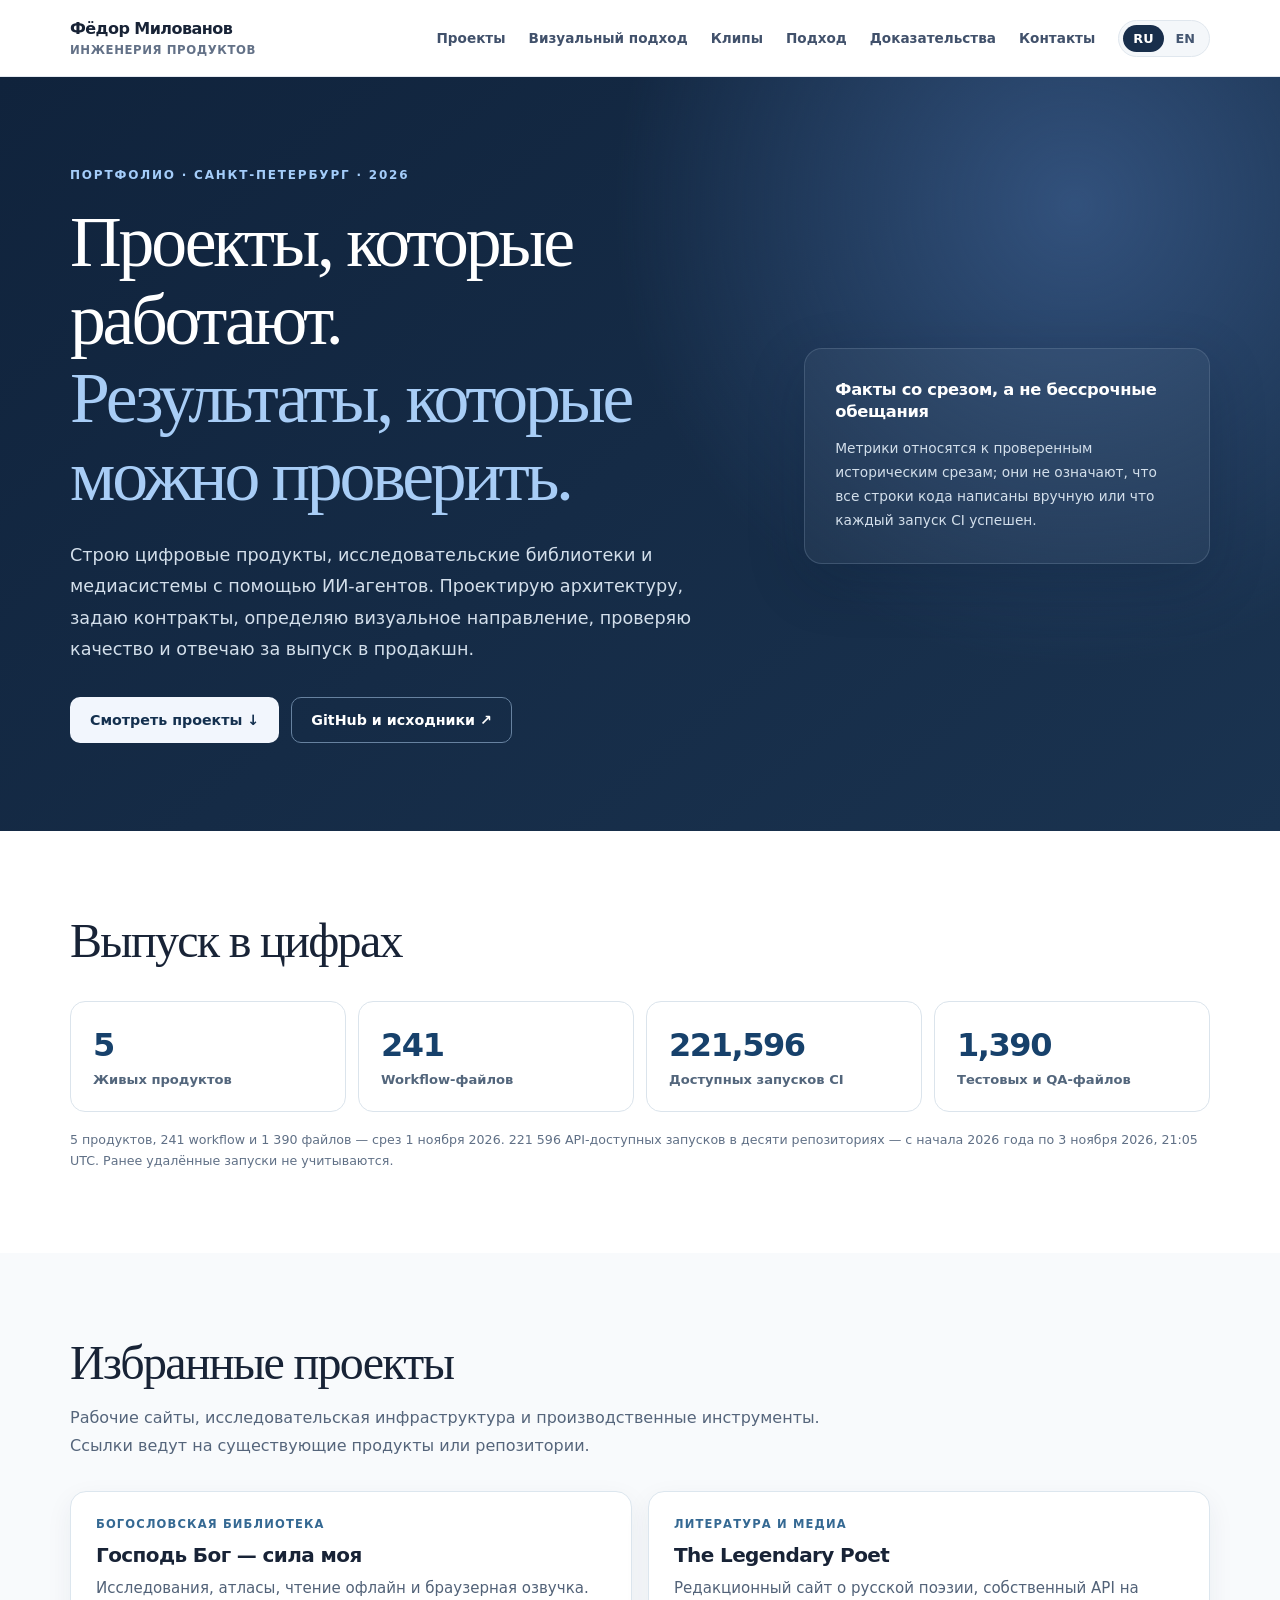
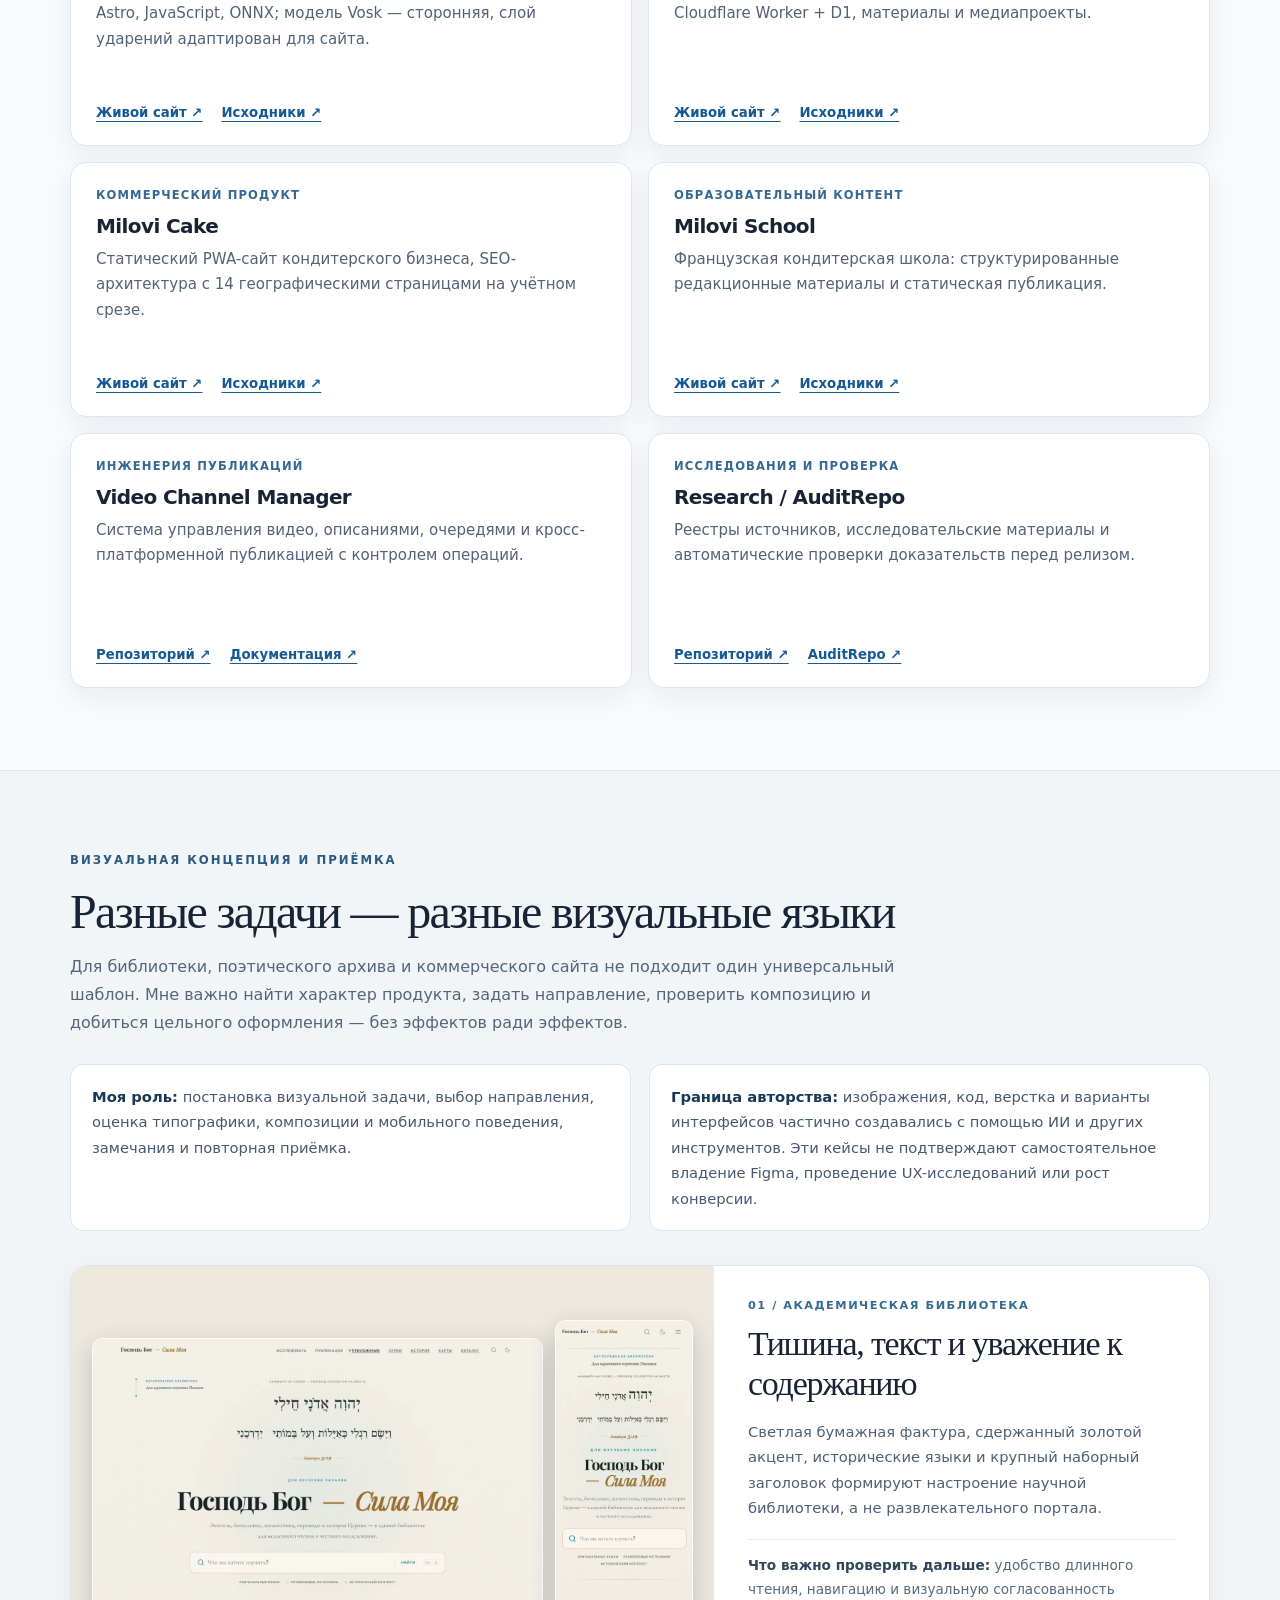
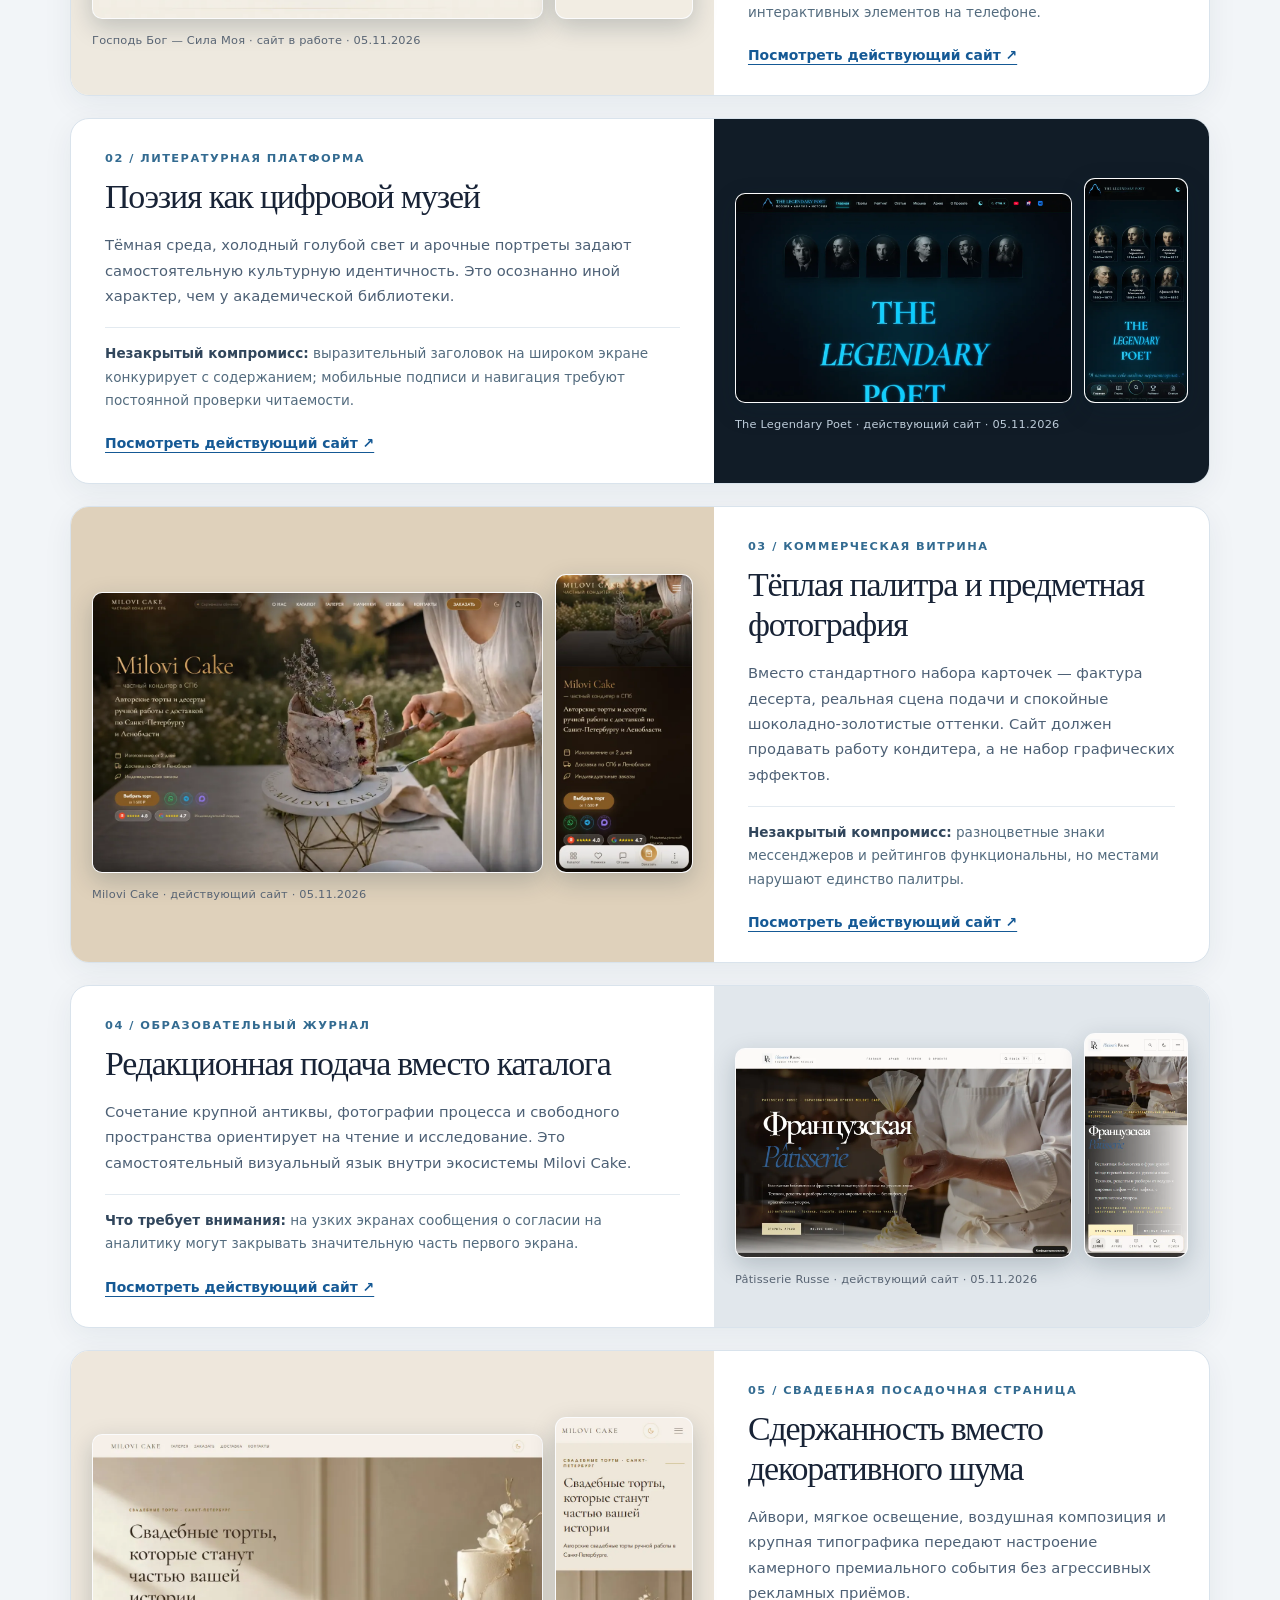
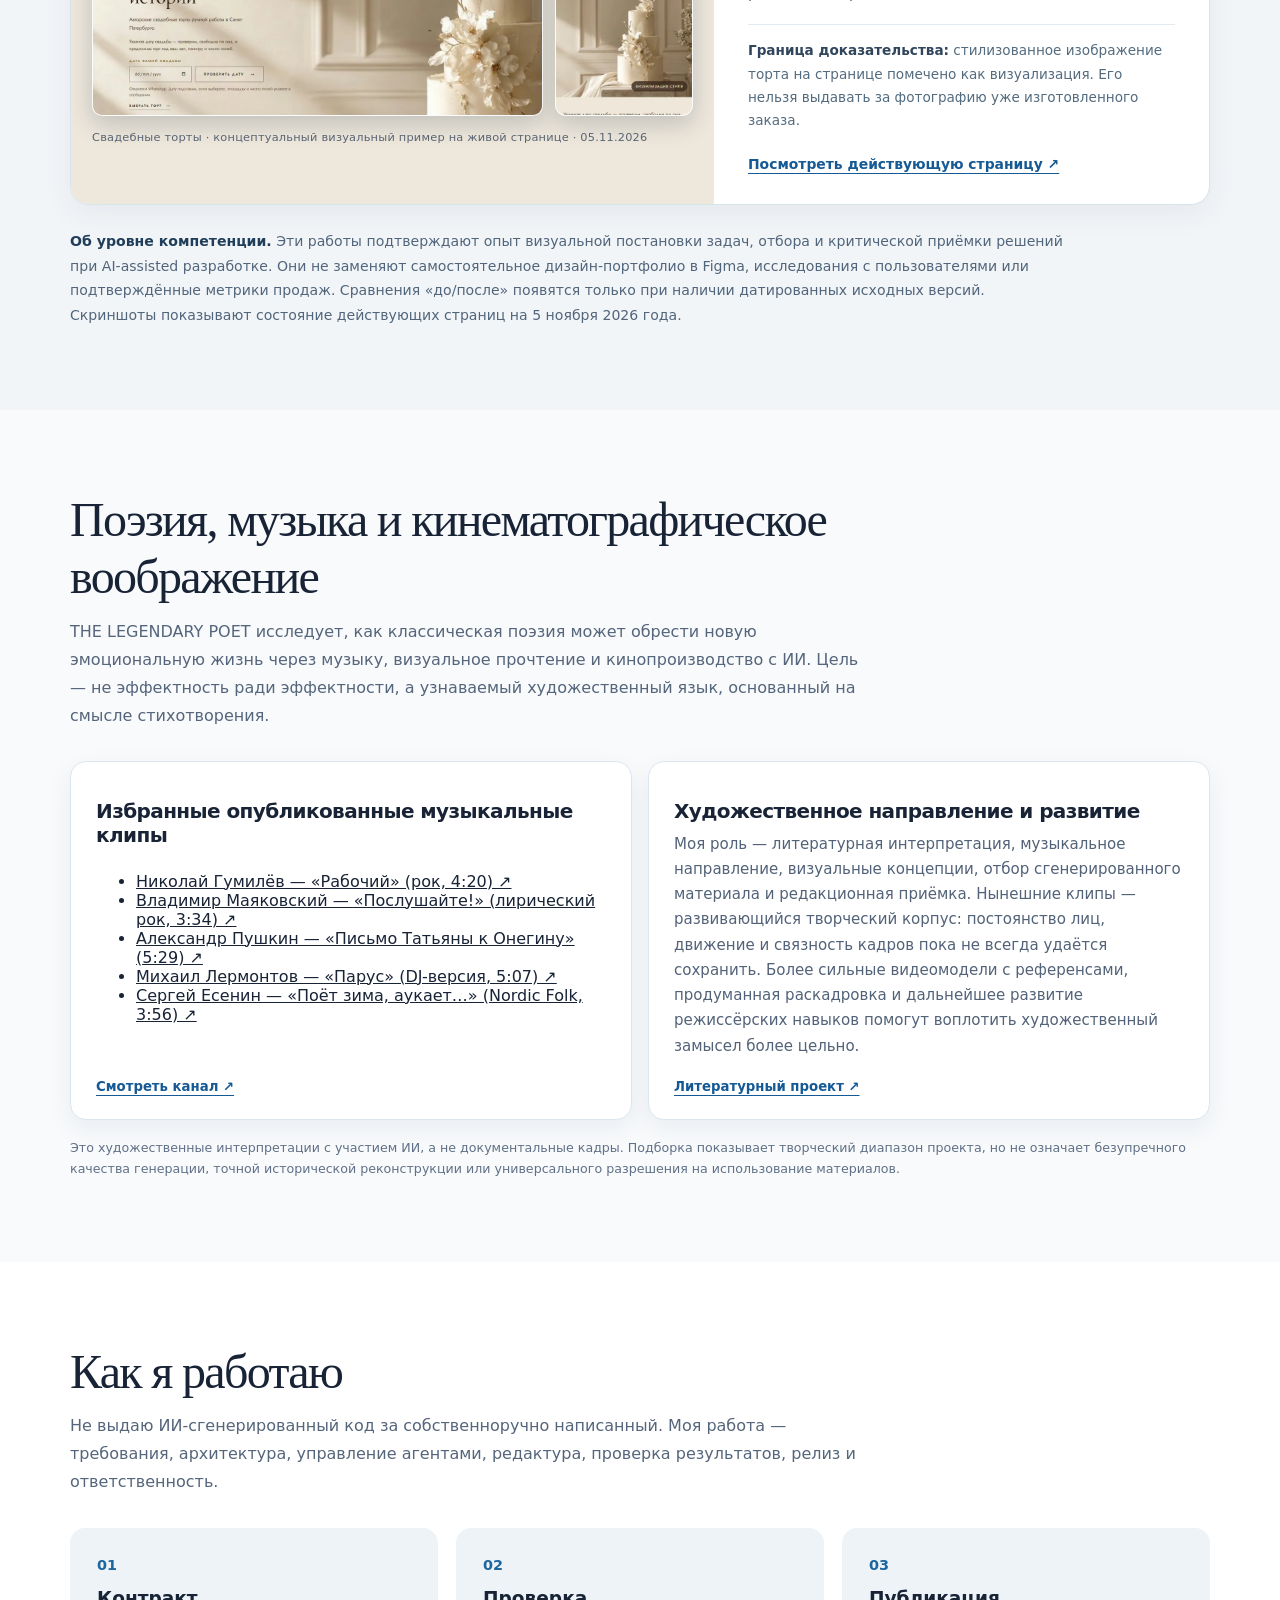
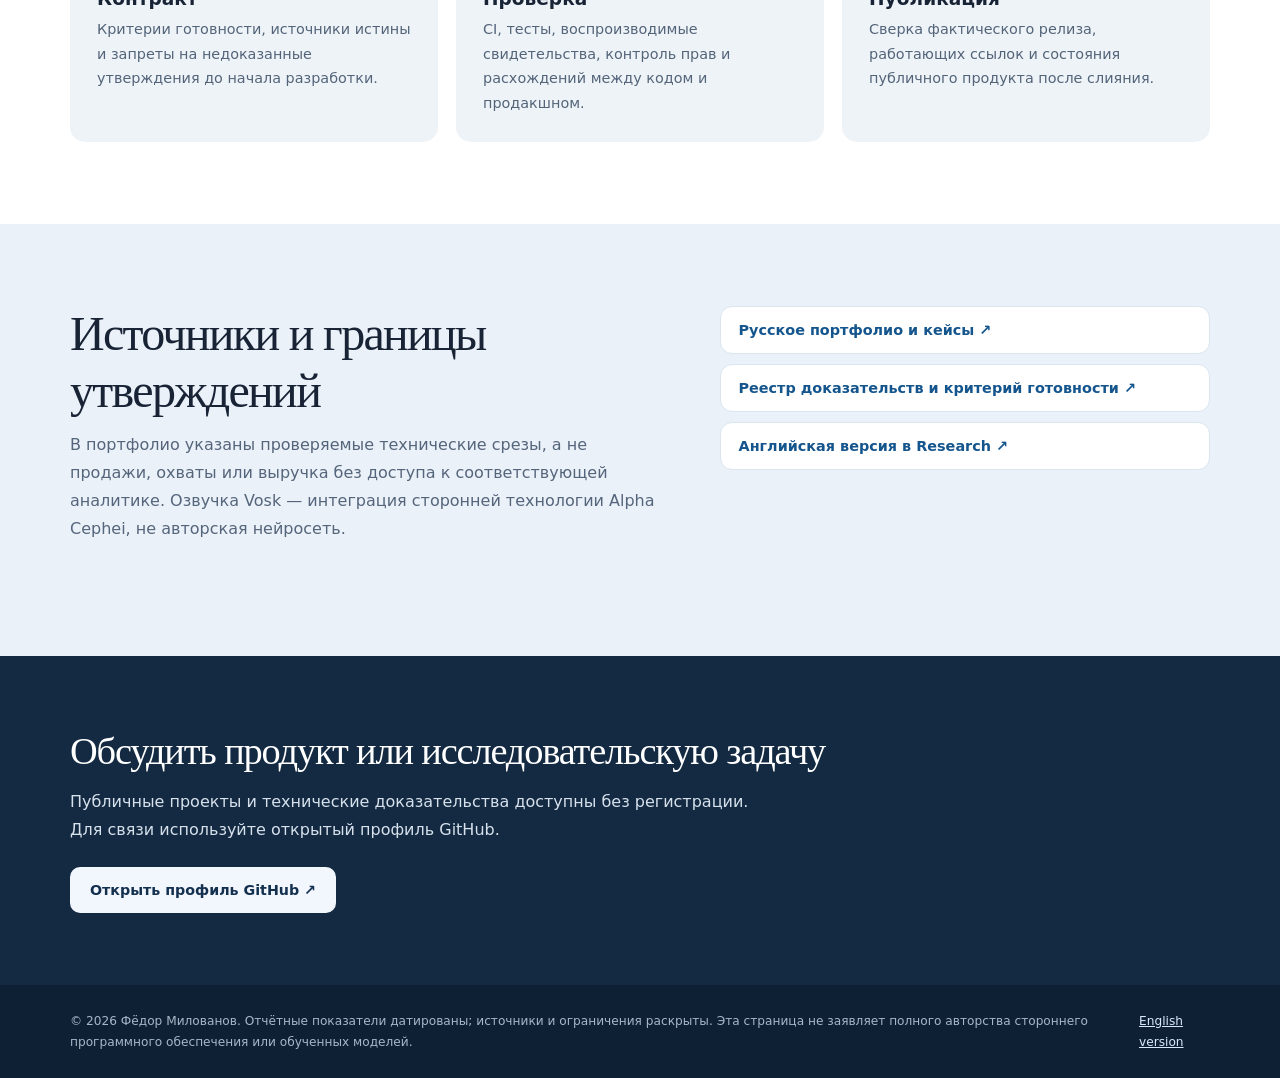
==== commit e026933b: "portfolio: mirror poetry film selection in Russian" ====
--- a/portfolio/index.html
+++ b/portfolio/index.html
@@ -14,7 +14,7 @@
 </head>
 <body>
 <a class="skip" href="#main">К содержанию</a>
-<header class="top"><div class="shell nav"><a class="brand" href="https://github.com/FedorMilovanov">Фёдор Милованов<small>Инженерия продуктов</small></a><nav class="menu" aria-label="Основная навигация"><a href="#projects">Проекты</a><a href="#visual">Визуальный подход</a><a href="#method">Подход</a><a href="#evidence">Доказательства</a><a href="#contact">Контакты</a><span class="langs"><a href="./" aria-current="page" lang="ru">RU</a><a href="./en/"  lang="en">EN</a></span></nav></div></header>
+<header class="top"><div class="shell nav"><a class="brand" href="https://github.com/FedorMilovanov">Фёдор Милованов<small>Инженерия продуктов</small></a><nav class="menu" aria-label="Основная навигация"><a href="#projects">Проекты</a><a href="#visual">Визуальный подход</a><a href="#cinema">Клипы</a><a href="#method">Подход</a><a href="#evidence">Доказательства</a><a href="#contact">Контакты</a><span class="langs"><a href="./" aria-current="page" lang="ru">RU</a><a href="./en/"  lang="en">EN</a></span></nav></div></header>
 <main id="main">
 <section class="hero"><div class="shell hero-layout"><div><div class="kicker">Портфолио · Санкт-Петербург · 2026</div><h1>Проекты, которые работают.<br><em>Результаты, которые можно проверить.</em></h1><p>Строю цифровые продукты, исследовательские библиотеки и медиасистемы с помощью ИИ-агентов. Проектирую архитектуру, задаю контракты, определяю визуальное направление, проверяю качество и отвечаю за выпуск в продакшн.</p><div class="actions"><a class="btn primary" href="#projects">Смотреть проекты ↓</a><a class="btn secondary" href="https://github.com/FedorMilovanov">GitHub и исходники ↗</a></div></div><aside class="hero-side"><h2>Факты со срезом, а не бессрочные обещания</h2><p>Метрики относятся к проверенным историческим срезам; они не означают, что все строки кода написаны вручную или что каждый запуск CI успешен.</p></aside></div></section>
 <section class="section" aria-labelledby="numbers"><div class="shell"><div class="section-head"><h2 id="numbers">Выпуск в цифрах</h2></div><div class="metrics"><div class="metric"><strong>5</strong><span>Живых продуктов</span></div><div class="metric"><strong>241</strong><span>Workflow-файлов</span></div><div class="metric"><strong>221,596</strong><span>Доступных запусков CI</span></div><div class="metric"><strong>1,390</strong><span>Тестовых и QA-файлов</span></div></div><p class="note">5 продуктов, 241 workflow и 1 390 файлов — срез 1 ноября 2026. 221 596 API-доступных запусков в десяти репозиториях — с начала 2026 года по 3 ноября 2026, 21:05 UTC. Ранее удалённые запуски не учитываются.</p></div></section>
@@ -95,6 +95,16 @@
   <p class="visual-boundary"><strong>Об уровне компетенции.</strong> Эти работы подтверждают опыт визуальной постановки задач, отбора и критической приёмки решений при AI-assisted разработке. Они не заменяют самостоятельное дизайн-портфолио в Figma, исследования с пользователями или подтверждённые метрики продаж. Сравнения «до/после» появятся только при наличии датированных исходных версий. Скриншоты показывают состояние действующих страниц на 5 ноября 2026 года.</p>
 </div>
 </section>
+<section class="section" id="cinema" aria-labelledby="cinema-title"><div class="shell">
+<div class="section-head"><h2 id="cinema-title">Поэзия, музыка и кинематографическое воображение</h2><p>THE LEGENDARY POET исследует, как классическая поэзия может обрести новую эмоциональную жизнь через музыку, визуальное прочтение и кинопроизводство с ИИ. Цель — не эффектность ради эффектности, а узнаваемый художественный язык, основанный на смысле стихотворения.</p></div>
+<div class="cases">
+<article class="case"><h3>Избранные опубликованные музыкальные клипы</h3><ul><li><a href="https://www.youtube.com/watch?v=5zUmdg_Wzek">Николай Гумилёв — «Рабочий» (рок, 4:20) ↗</a></li>
+<li><a href="https://www.youtube.com/watch?v=DoPW2_Q1sM4">Владимир Маяковский — «Послушайте!» (лирический рок, 3:34) ↗</a></li>
+<li><a href="https://www.youtube.com/watch?v=BqXU9uRCJa4">Александр Пушкин — «Письмо Татьяны к Онегину» (5:29) ↗</a></li>
+<li><a href="https://www.youtube.com/watch?v=laxWRb47N4M">Михаил Лермонтов — «Парус» (DJ-версия, 5:07) ↗</a></li>
+<li><a href="https://www.youtube.com/watch?v=fBceuJz15Fc">Сергей Есенин — «Поёт зима, аукает…» (Nordic Folk, 3:56) ↗</a></li></ul><div class="links"><a href="https://www.youtube.com/@TheLegendaryPoet">Смотреть канал ↗</a></div></article>
+<article class="case"><h3>Художественное направление и развитие</h3><p>Моя роль — литературная интерпретация, музыкальное направление, визуальные концепции, отбор сгенерированного материала и редакционная приёмка. Нынешние клипы — развивающийся творческий корпус: постоянство лиц, движение и связность кадров пока не всегда удаётся сохранить. Более сильные видеомодели с референсами, продуманная раскадровка и дальнейшее развитие режиссёрских навыков помогут воплотить художественный замысел более цельно.</p><div class="links"><a href="https://thelegendarypoet.ru/">Литературный проект ↗</a></div></article>
+</div><p class="note">Это художественные интерпретации с участием ИИ, а не документальные кадры. Подборка показывает творческий диапазон проекта, но не означает безупречного качества генерации, точной исторической реконструкции или универсального разрешения на использование материалов.</p></div></section>
 <section class="section" id="method" aria-labelledby="method-title"><div class="shell"><div class="section-head"><h2 id="method-title">Как я работаю</h2><p>Не выдаю ИИ-сгенерированный код за собственноручно написанный. Моя работа — требования, архитектура, управление агентами, редактура, проверка результатов, релиз и ответственность.</p></div><div class="methods"><article class="method"><b>01</b><h3>Контракт</h3><p>Критерии готовности, источники истины и запреты на недоказанные утверждения до начала разработки.</p></article>
 <article class="method"><b>02</b><h3>Проверка</h3><p>CI, тесты, воспроизводимые свидетельства, контроль прав и расхождений между кодом и продакшном.</p></article>
 <article class="method"><b>03</b><h3>Публикация</h3><p>Сверка фактического релиза, работающих ссылок и состояния публичного продукта после слияния.</p></article></div></div></section>
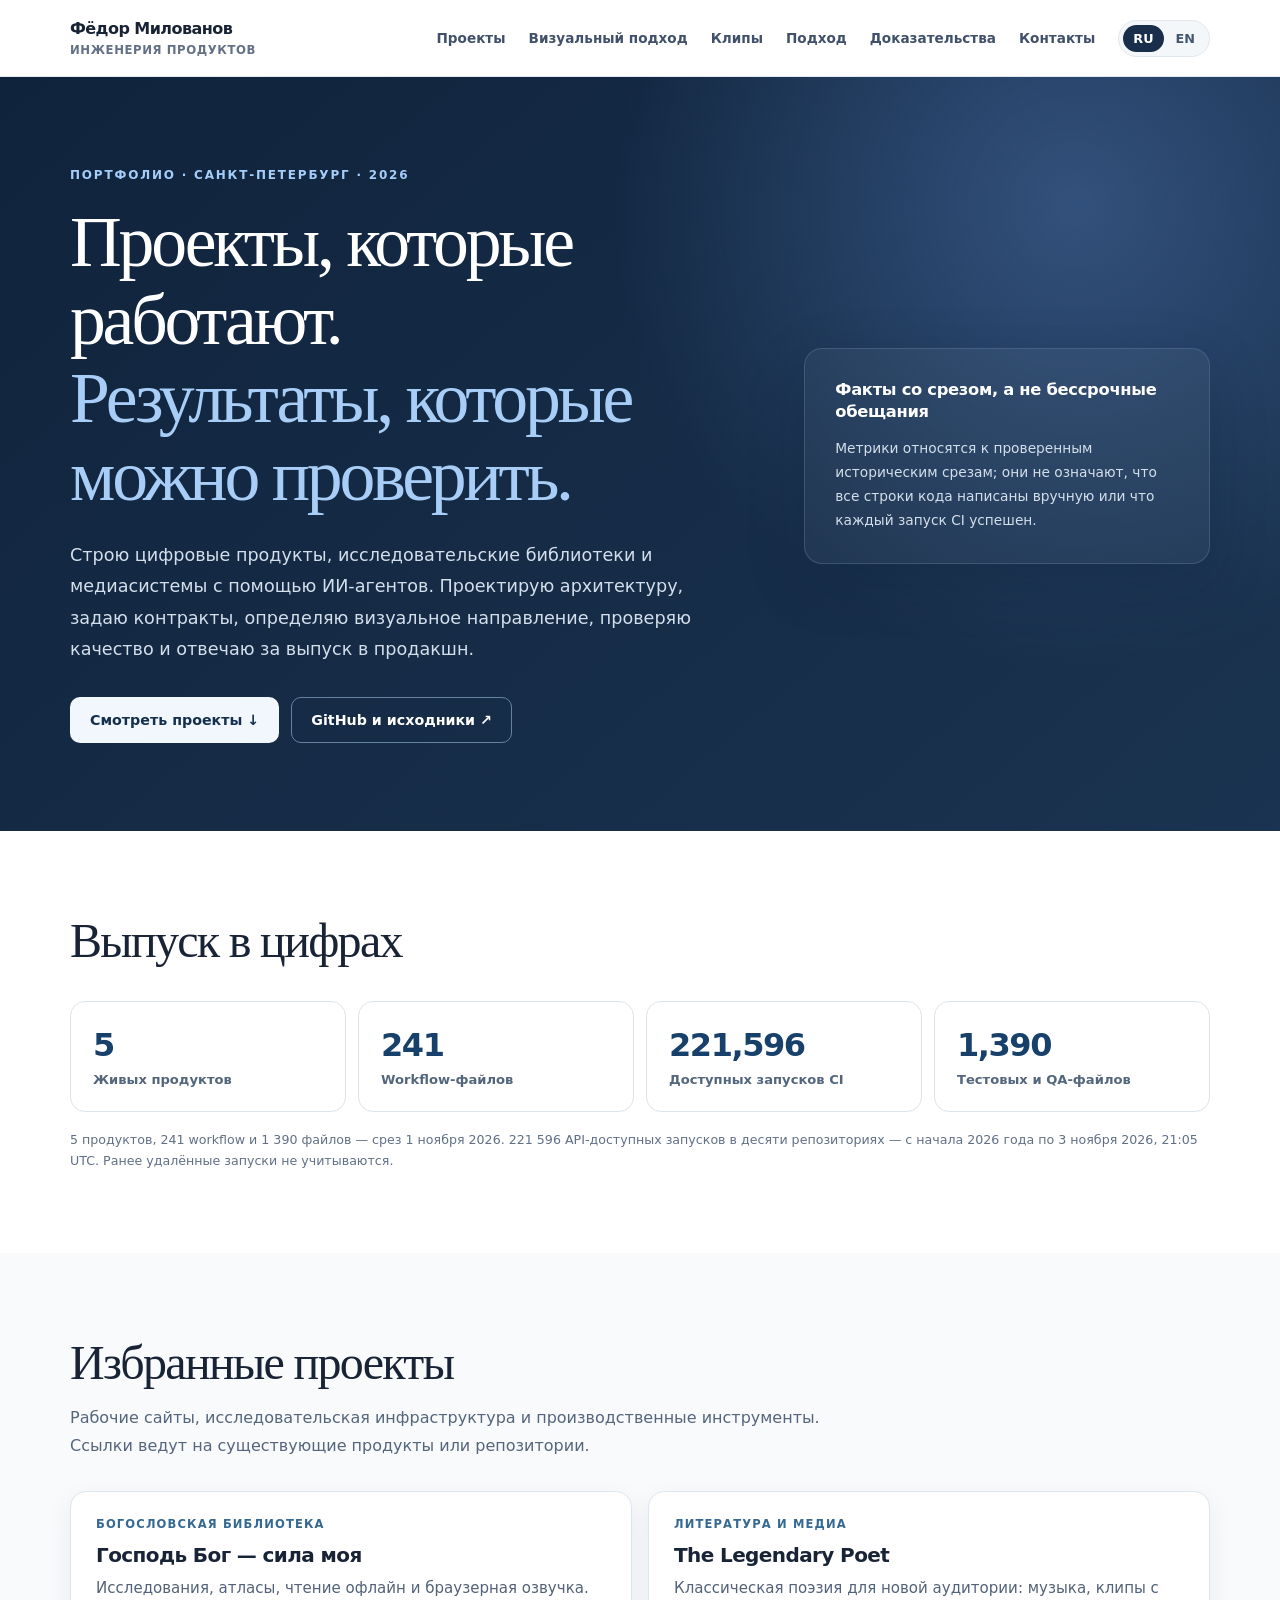
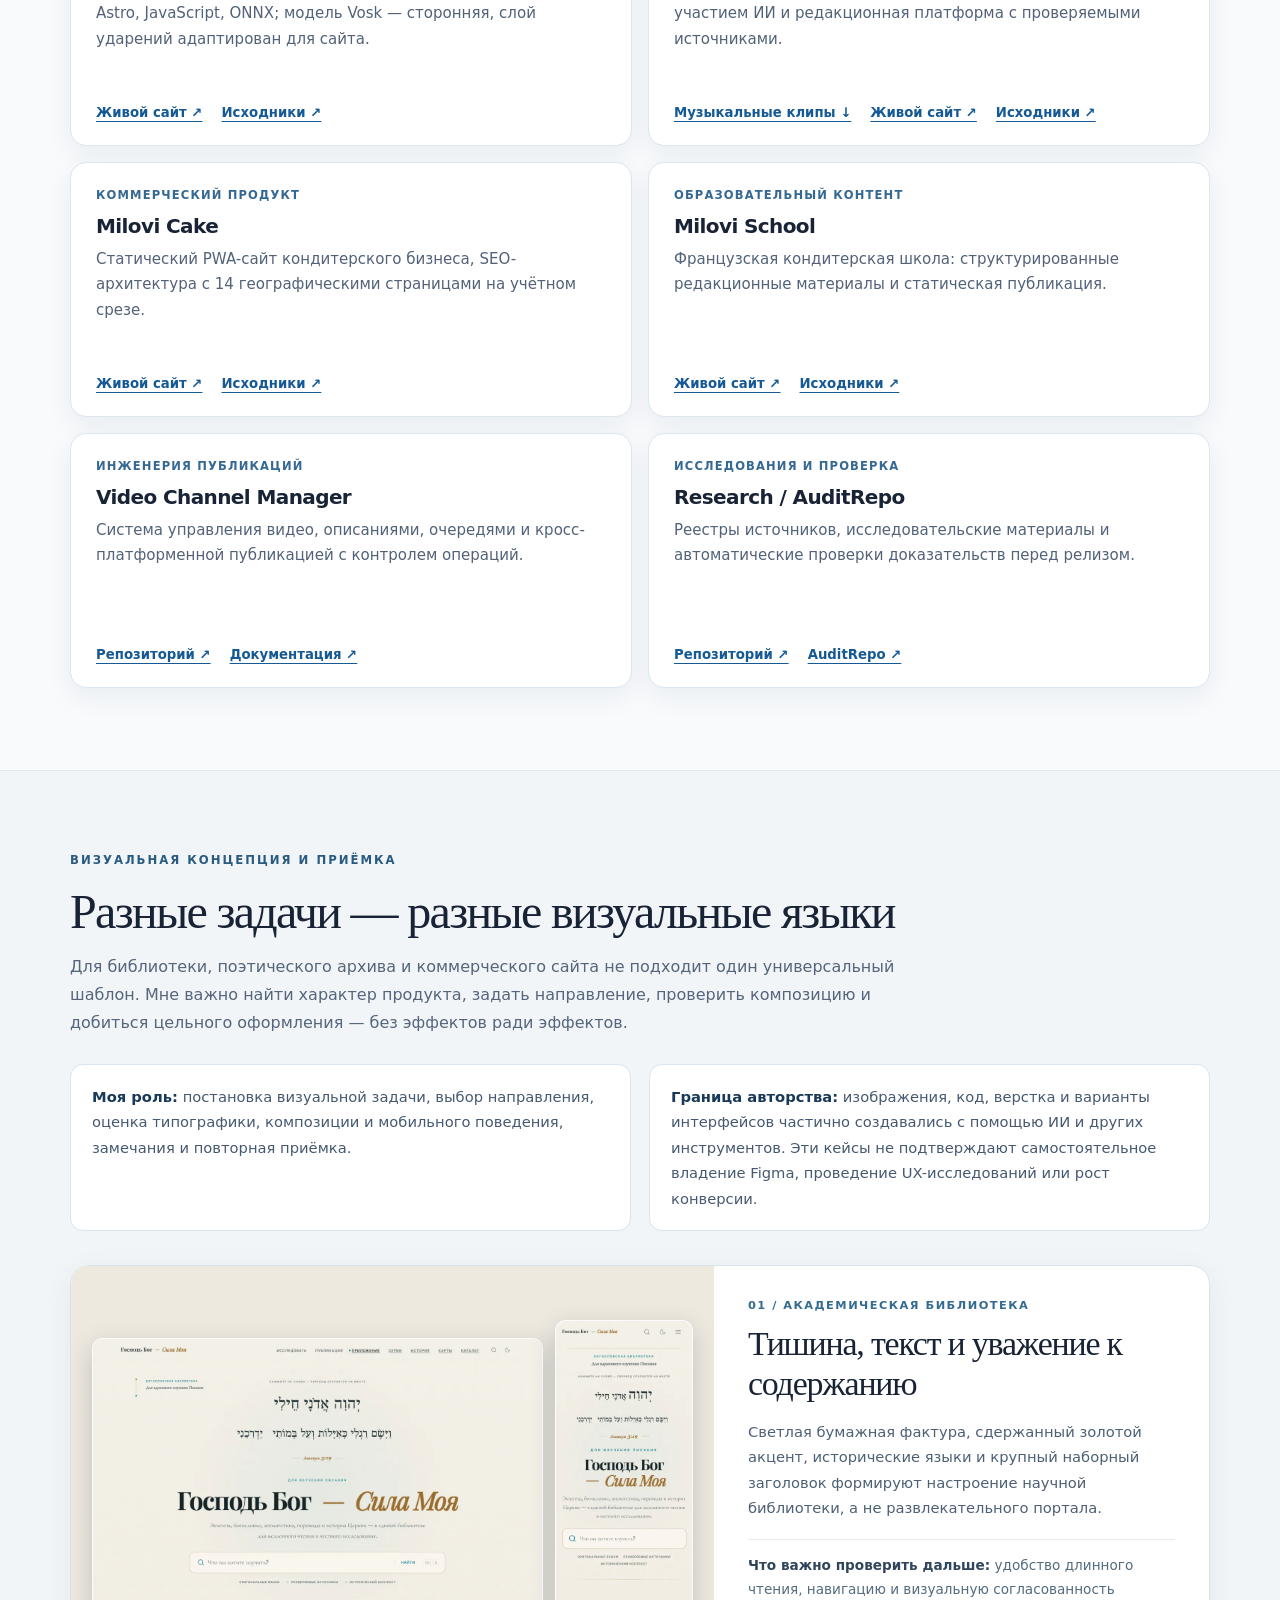
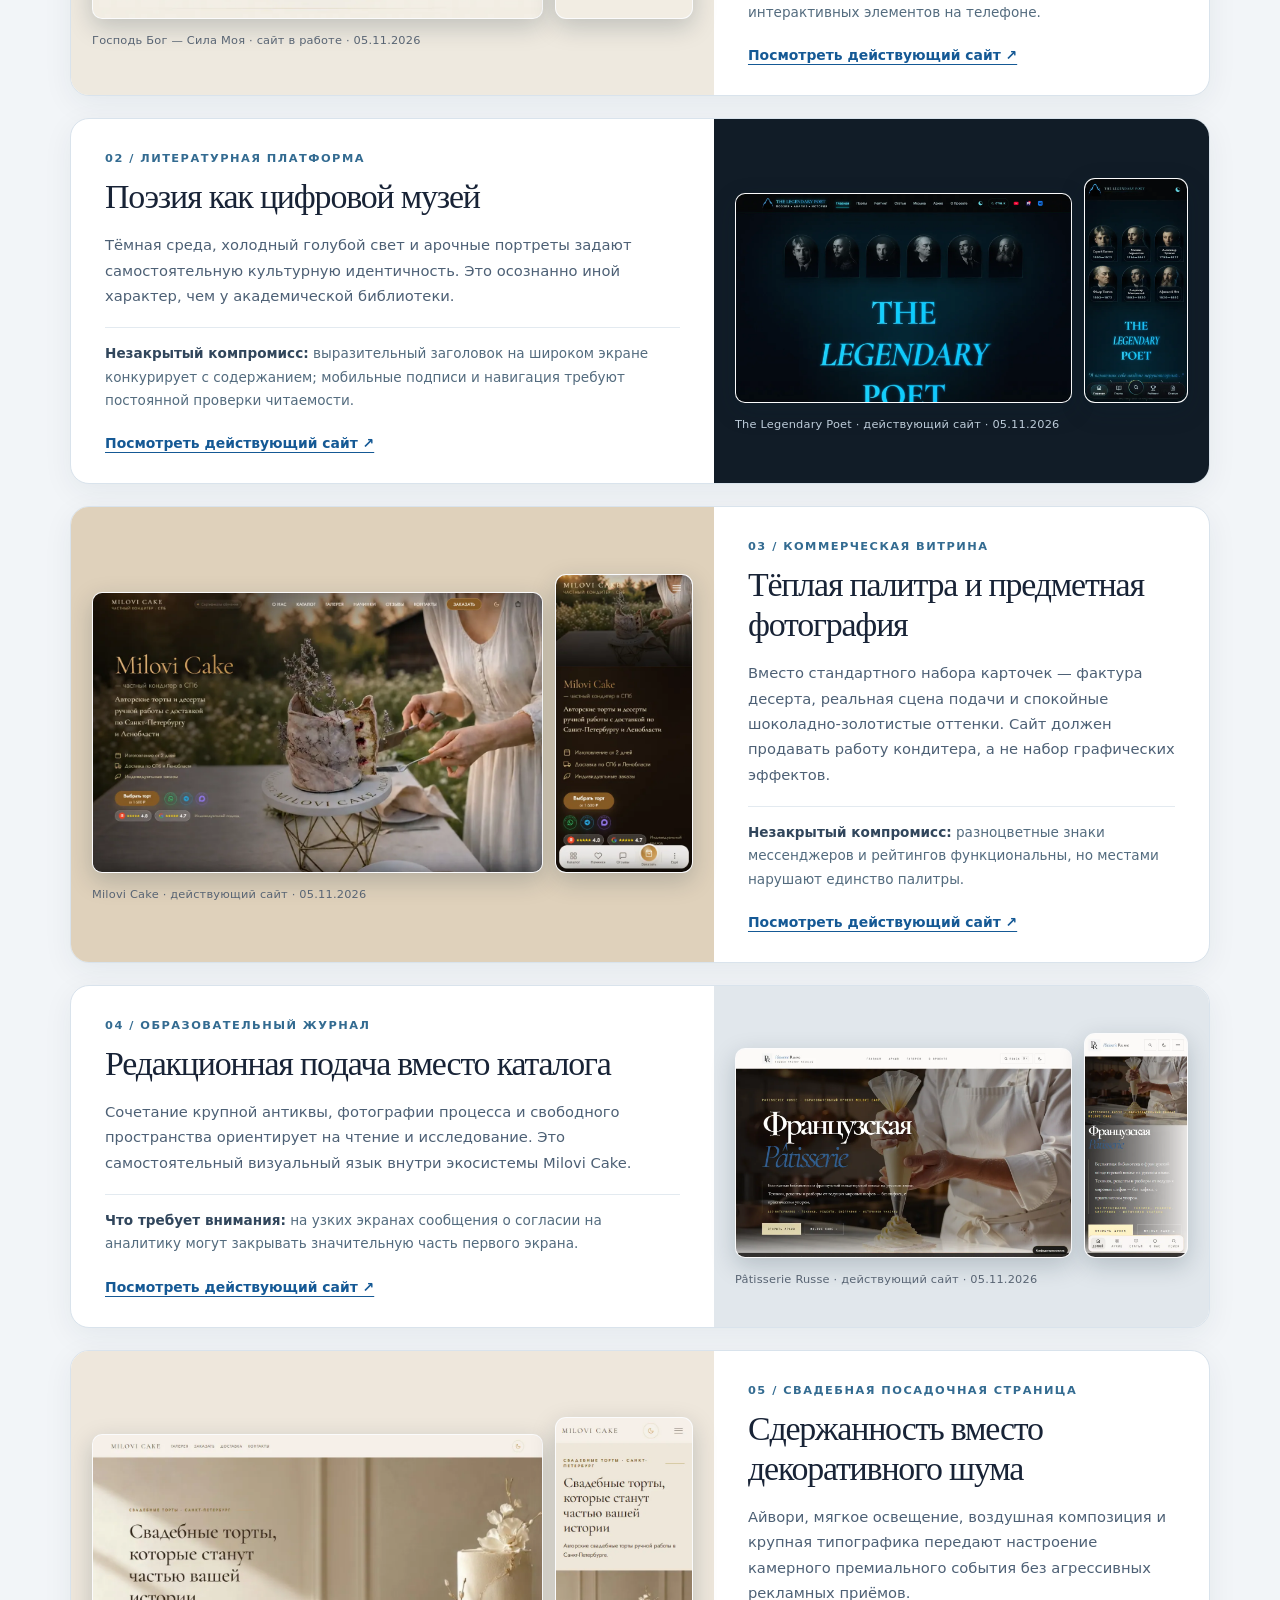
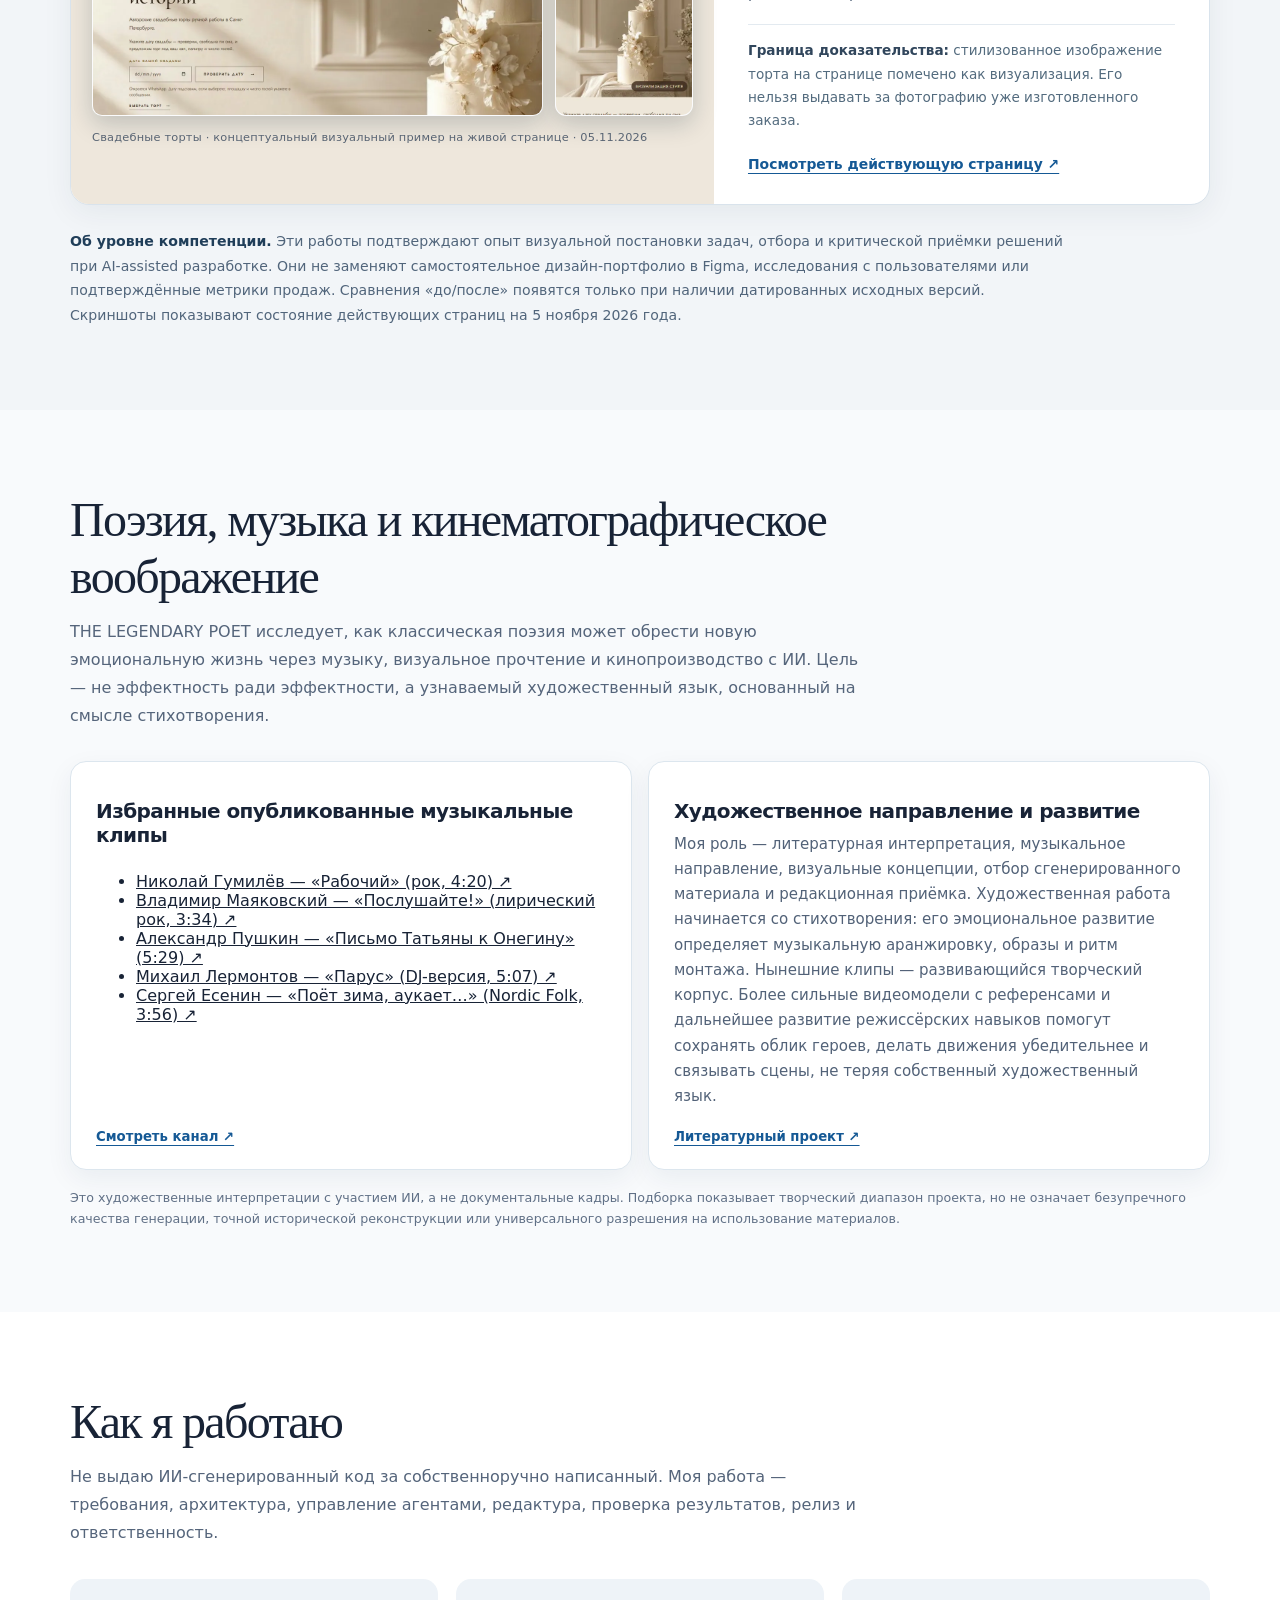
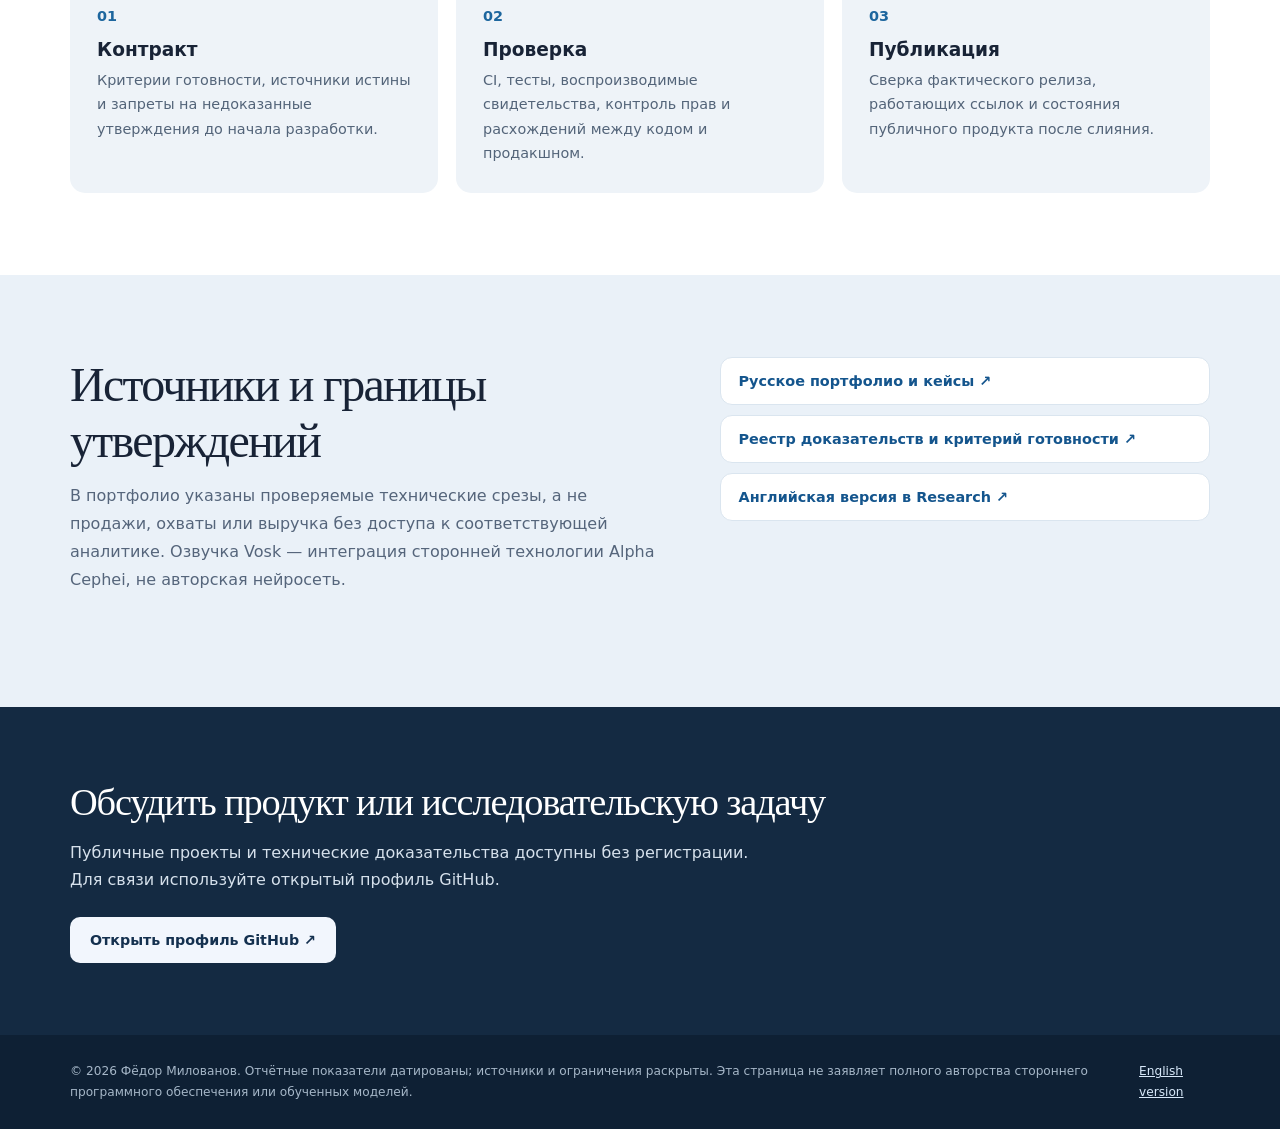
==== commit a10a3b04: "portfolio: connect literary case to creative work and foreground artistic intent" ====
--- a/portfolio/index.html
+++ b/portfolio/index.html
@@ -19,7 +19,7 @@
 <section class="hero"><div class="shell hero-layout"><div><div class="kicker">Портфолио · Санкт-Петербург · 2026</div><h1>Проекты, которые работают.<br><em>Результаты, которые можно проверить.</em></h1><p>Строю цифровые продукты, исследовательские библиотеки и медиасистемы с помощью ИИ-агентов. Проектирую архитектуру, задаю контракты, определяю визуальное направление, проверяю качество и отвечаю за выпуск в продакшн.</p><div class="actions"><a class="btn primary" href="#projects">Смотреть проекты ↓</a><a class="btn secondary" href="https://github.com/FedorMilovanov">GitHub и исходники ↗</a></div></div><aside class="hero-side"><h2>Факты со срезом, а не бессрочные обещания</h2><p>Метрики относятся к проверенным историческим срезам; они не означают, что все строки кода написаны вручную или что каждый запуск CI успешен.</p></aside></div></section>
 <section class="section" aria-labelledby="numbers"><div class="shell"><div class="section-head"><h2 id="numbers">Выпуск в цифрах</h2></div><div class="metrics"><div class="metric"><strong>5</strong><span>Живых продуктов</span></div><div class="metric"><strong>241</strong><span>Workflow-файлов</span></div><div class="metric"><strong>221,596</strong><span>Доступных запусков CI</span></div><div class="metric"><strong>1,390</strong><span>Тестовых и QA-файлов</span></div></div><p class="note">5 продуктов, 241 workflow и 1 390 файлов — срез 1 ноября 2026. 221 596 API-доступных запусков в десяти репозиториях — с начала 2026 года по 3 ноября 2026, 21:05 UTC. Ранее удалённые запуски не учитываются.</p></div></section>
 <section class="section" id="projects" aria-labelledby="projects-title"><div class="shell"><div class="section-head"><h2 id="projects-title">Избранные проекты</h2><p>Рабочие сайты, исследовательская инфраструктура и производственные инструменты. Ссылки ведут на существующие продукты или репозитории.</p></div><div class="cases"><article class="case"><span class="eyebrow">Богословская библиотека</span><h3>Господь Бог — сила моя</h3><p>Исследования, атласы, чтение офлайн и браузерная озвучка. Astro, JavaScript, ONNX; модель Vosk — сторонняя, слой ударений адаптирован для сайта.</p><div class="links"><a href="https://gospod-bog.ru/">Живой сайт ↗</a><a href="https://github.com/FedorMilovanov/gb-is-my-strength">Исходники ↗</a></div></article>
-<article class="case"><span class="eyebrow">Литература и медиа</span><h3>The Legendary Poet</h3><p>Редакционный сайт о русской поэзии, собственный API на Cloudflare Worker + D1, материалы и медиапроекты.</p><div class="links"><a href="https://thelegendarypoet.ru/">Живой сайт ↗</a><a href="https://github.com/FedorMilovanov/TheLegendaryPoet">Исходники ↗</a></div></article>
+<article class="case"><span class="eyebrow">Литература и медиа</span><h3>The Legendary Poet</h3><p>Классическая поэзия для новой аудитории: музыка, клипы с участием ИИ и редакционная платформа с проверяемыми источниками.</p><div class="links"><a href="#cinema">Музыкальные клипы ↓</a><a href="https://thelegendarypoet.ru/">Живой сайт ↗</a><a href="https://github.com/FedorMilovanov/TheLegendaryPoet">Исходники ↗</a></div></article>
 <article class="case"><span class="eyebrow">Коммерческий продукт</span><h3>Milovi Cake</h3><p>Статический PWA-сайт кондитерского бизнеса, SEO-архитектура с 14 географическими страницами на учётном срезе.</p><div class="links"><a href="https://milovicake.ru/">Живой сайт ↗</a><a href="https://github.com/FedorMilovanov/Milovi_Cake">Исходники ↗</a></div></article>
 <article class="case"><span class="eyebrow">Образовательный контент</span><h3>Milovi School</h3><p>Французская кондитерская школа: структурированные редакционные материалы и статическая публикация.</p><div class="links"><a href="https://french.milovicake.ru/">Живой сайт ↗</a><a href="https://github.com/FedorMilovanov/Milovi_School">Исходники ↗</a></div></article>
 <article class="case"><span class="eyebrow">Инженерия публикаций</span><h3>Video Channel Manager</h3><p>Система управления видео, описаниями, очередями и кросс-платформенной публикацией с контролем операций.</p><div class="links"><a href="https://github.com/FedorMilovanov/video-channel-manager">Репозиторий ↗</a><a href="https://github.com/FedorMilovanov/video-channel-manager">Документация ↗</a></div></article>
@@ -103,7 +103,7 @@
 <li><a href="https://www.youtube.com/watch?v=BqXU9uRCJa4">Александр Пушкин — «Письмо Татьяны к Онегину» (5:29) ↗</a></li>
 <li><a href="https://www.youtube.com/watch?v=laxWRb47N4M">Михаил Лермонтов — «Парус» (DJ-версия, 5:07) ↗</a></li>
 <li><a href="https://www.youtube.com/watch?v=fBceuJz15Fc">Сергей Есенин — «Поёт зима, аукает…» (Nordic Folk, 3:56) ↗</a></li></ul><div class="links"><a href="https://www.youtube.com/@TheLegendaryPoet">Смотреть канал ↗</a></div></article>
-<article class="case"><h3>Художественное направление и развитие</h3><p>Моя роль — литературная интерпретация, музыкальное направление, визуальные концепции, отбор сгенерированного материала и редакционная приёмка. Нынешние клипы — развивающийся творческий корпус: постоянство лиц, движение и связность кадров пока не всегда удаётся сохранить. Более сильные видеомодели с референсами, продуманная раскадровка и дальнейшее развитие режиссёрских навыков помогут воплотить художественный замысел более цельно.</p><div class="links"><a href="https://thelegendarypoet.ru/">Литературный проект ↗</a></div></article>
+<article class="case"><h3>Художественное направление и развитие</h3><p>Моя роль — литературная интерпретация, музыкальное направление, визуальные концепции, отбор сгенерированного материала и редакционная приёмка. Художественная работа начинается со стихотворения: его эмоциональное развитие определяет музыкальную аранжировку, образы и ритм монтажа. Нынешние клипы — развивающийся творческий корпус. Более сильные видеомодели с референсами и дальнейшее развитие режиссёрских навыков помогут сохранять облик героев, делать движения убедительнее и связывать сцены, не теряя собственный художественный язык.</p><div class="links"><a href="https://thelegendarypoet.ru/">Литературный проект ↗</a></div></article>
 </div><p class="note">Это художественные интерпретации с участием ИИ, а не документальные кадры. Подборка показывает творческий диапазон проекта, но не означает безупречного качества генерации, точной исторической реконструкции или универсального разрешения на использование материалов.</p></div></section>
 <section class="section" id="method" aria-labelledby="method-title"><div class="shell"><div class="section-head"><h2 id="method-title">Как я работаю</h2><p>Не выдаю ИИ-сгенерированный код за собственноручно написанный. Моя работа — требования, архитектура, управление агентами, редактура, проверка результатов, релиз и ответственность.</p></div><div class="methods"><article class="method"><b>01</b><h3>Контракт</h3><p>Критерии готовности, источники истины и запреты на недоказанные утверждения до начала разработки.</p></article>
 <article class="method"><b>02</b><h3>Проверка</h3><p>CI, тесты, воспроизводимые свидетельства, контроль прав и расхождений между кодом и продакшном.</p></article>
